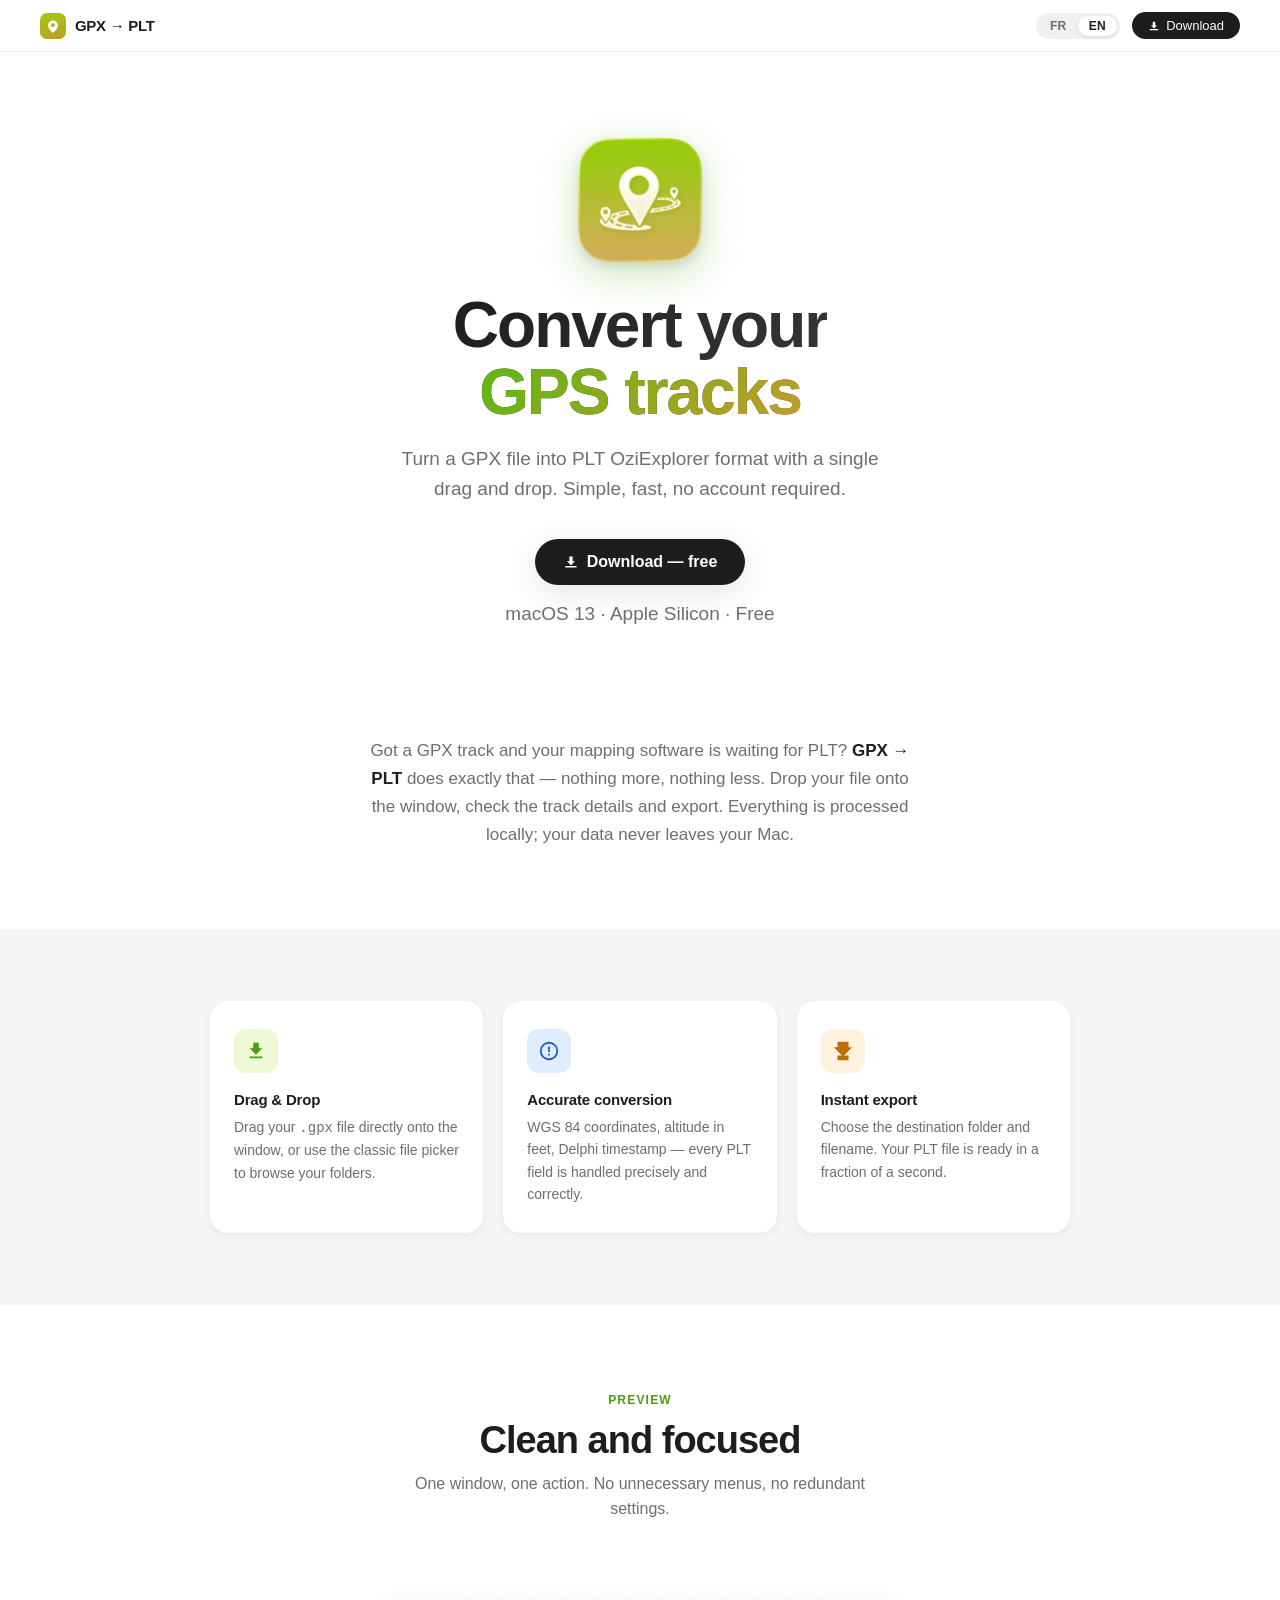
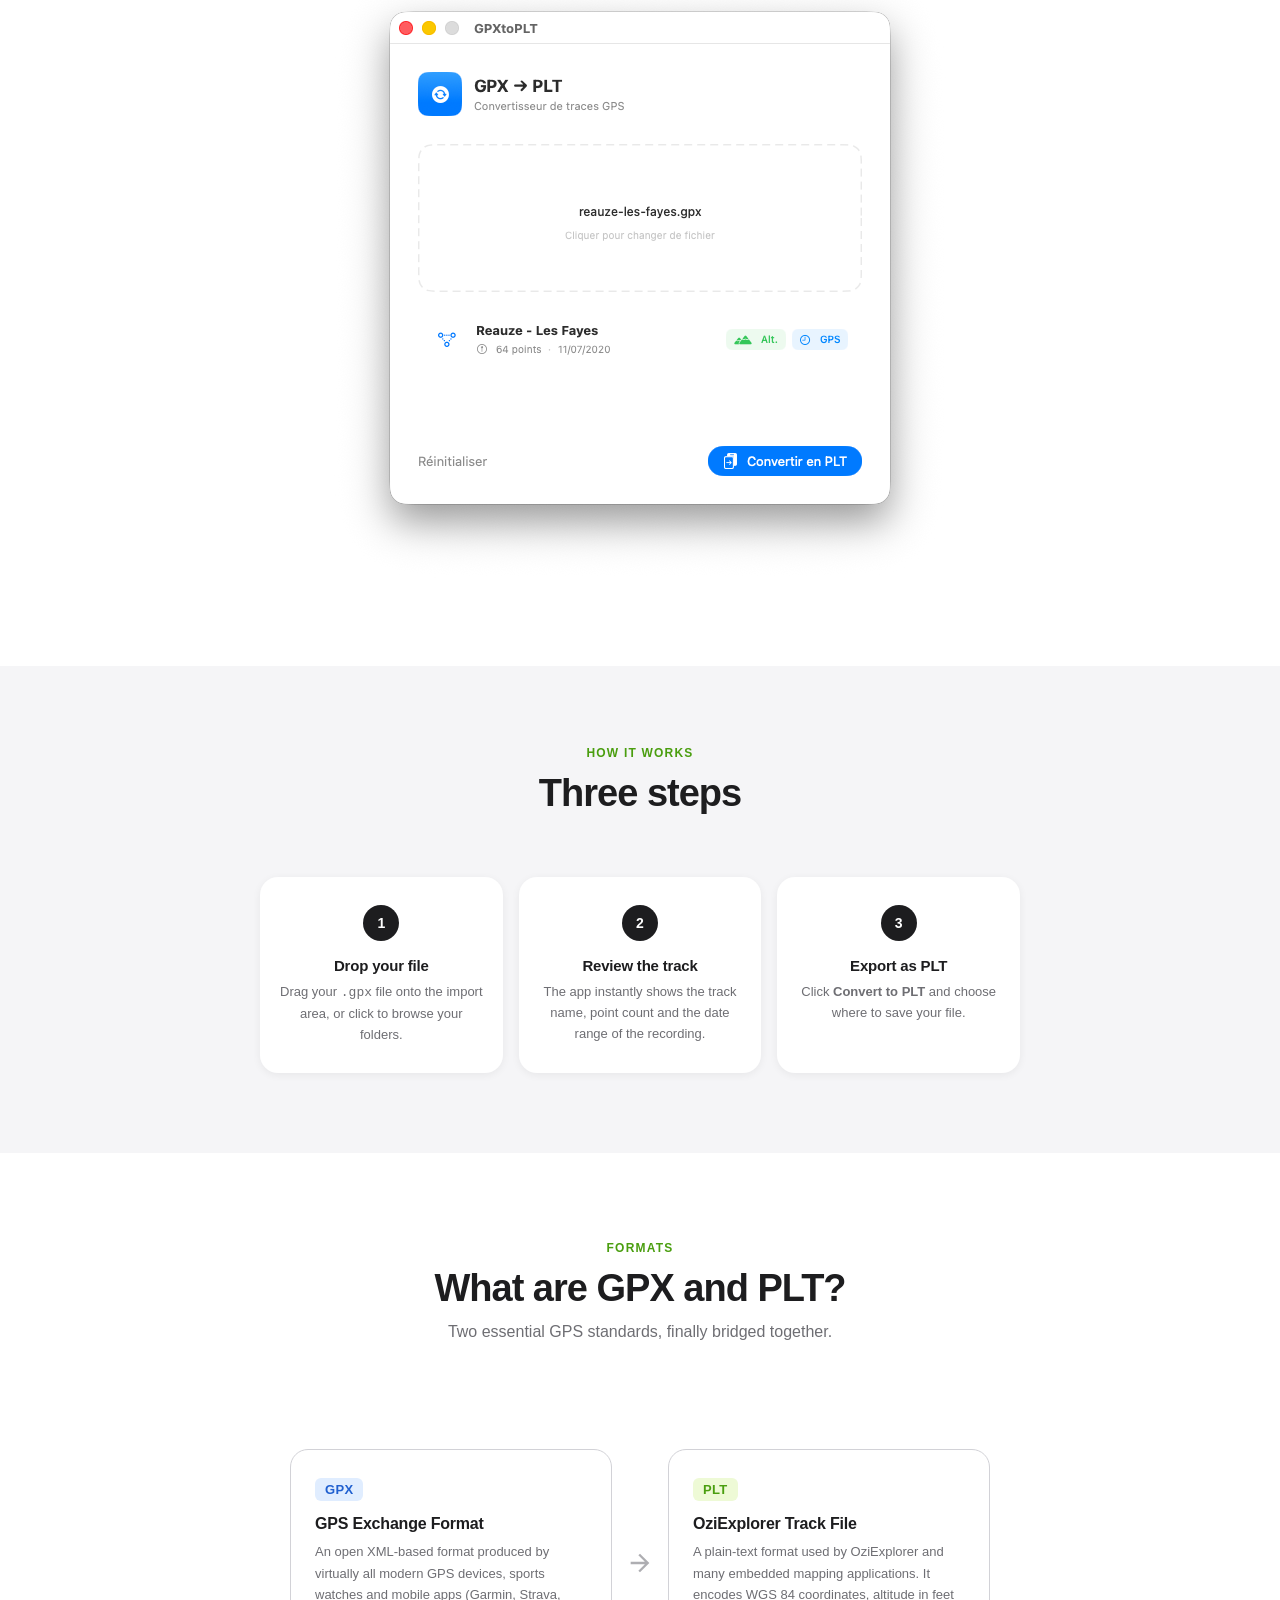
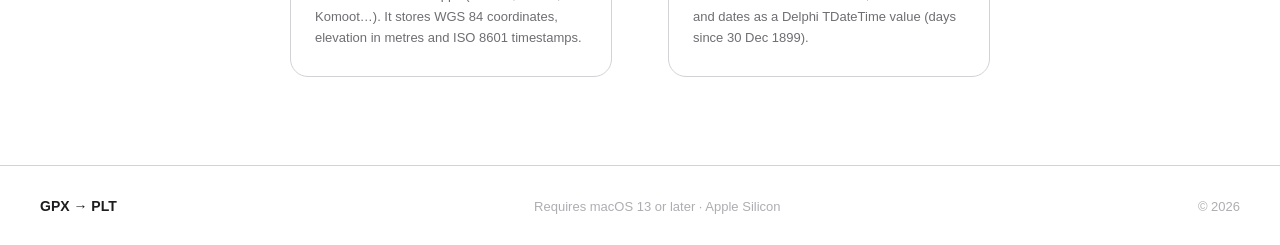
==== docs/en.html @ 424b2957 "add google site verification" ====
<!DOCTYPE html>
<html lang="en">
<head>
  <meta charset="UTF-8">
  <meta name="viewport" content="width=device-width, initial-scale=1.0">
  <title>GPX → PLT · GPS Track Converter for Mac</title>
  <meta name="description" content="Convert your GPX files to PLT OziExplorer format with a single drag and drop. Native macOS app, Apple Silicon.">
  <meta name="google-site-verification" content="II2nIormhkIyOC2uqA2ly5syZmNHIUAD0bVt8JxHmBU" />
  <style>
    *, *::before, *::after { box-sizing: border-box; margin: 0; padding: 0; }

    :root {
      --bg:        #ffffff;
      --bg-subtle: #f5f5f7;
      --text:      #1d1d1f;
      --text-2:    #6e6e73;
      --text-3:    #aeaeb2;
      --sep:       #d2d2d7;
      --green:     #4a9e0f;
      --gold:      #c49a2a;
      --accent:    #4a9e0f;
      --radius-sm: 10px;
      --radius:    18px;
      --radius-lg: 28px;
      --shadow-sm: 0 2px 8px rgba(0,0,0,.06);
      --shadow:    0 8px 32px rgba(0,0,0,.10);
      --shadow-lg: 0 24px 60px rgba(0,0,0,.14);
    }

    html { scroll-behavior: smooth; }

    body {
      font-family: -apple-system, BlinkMacSystemFont, "Helvetica Neue", Arial, sans-serif;
      background: var(--bg);
      color: var(--text);
      -webkit-font-smoothing: antialiased;
      overflow-x: hidden;
    }

    /* ── NAV ── */
    nav {
      position: sticky;
      top: 0;
      z-index: 100;
      display: flex;
      align-items: center;
      justify-content: space-between;
      padding: 0 40px;
      height: 52px;
      background: rgba(255,255,255,.82);
      backdrop-filter: saturate(180%) blur(20px);
      -webkit-backdrop-filter: saturate(180%) blur(20px);
      border-bottom: 1px solid rgba(0,0,0,.06);
    }
    .nav-brand {
      display: flex;
      align-items: center;
      gap: 9px;
      text-decoration: none;
      color: var(--text);
    }
    .nav-icon {
      width: 26px; height: 26px;
      border-radius: 7px;
      background: linear-gradient(160deg, #9dce12 0%, #c49a2a 100%);
      display: flex; align-items: center; justify-content: center;
      flex-shrink: 0;
    }
    .nav-icon svg { width: 14px; height: 14px; fill: #fff; }
    .nav-brand span { font-size: 15px; font-weight: 600; letter-spacing: -.3px; }
    .nav-dl {
      display: inline-flex;
      align-items: center;
      gap: 6px;
      padding: 6px 16px;
      border-radius: 980px;
      background: var(--text);
      color: #fff;
      font-size: 13px;
      font-weight: 500;
      text-decoration: none;
      transition: opacity .15s;
    }
    .nav-dl:hover { opacity: .8; }
    .nav-dl svg { width: 12px; height: 12px; fill: #fff; flex-shrink: 0; }

    /* ── LANG SWITCH ── */
    .nav-right {
      display: flex;
      align-items: center;
      gap: 12px;
    }
    .lang-switch {
      display: flex;
      align-items: center;
      background: rgba(0,0,0,.06);
      border-radius: 980px;
      padding: 3px;
    }
    .lang-switch a {
      padding: 3px 11px;
      border-radius: 980px;
      font-size: 12px;
      font-weight: 600;
      letter-spacing: .4px;
      text-decoration: none;
      color: var(--text-2);
      transition: color .15s;
    }
    .lang-switch a.active {
      background: var(--bg);
      color: var(--text);
      box-shadow: 0 1px 4px rgba(0,0,0,.10);
    }
    .lang-switch a:not(.active):hover { color: var(--text); }

    /* ── HERO ── */
    .hero {
      display: flex;
      flex-direction: column;
      align-items: center;
      text-align: center;
      padding: 88px 24px 72px;
    }
    .app-icon {
      width: 120px; height: 120px;
      border-radius: 27px;
      background: linear-gradient(160deg, #9dce12 0%, #c49a2a 100%);
      display: flex; align-items: center; justify-content: center;
      box-shadow: 0 12px 40px rgba(74,158,15,.30), 0 4px 12px rgba(0,0,0,.12);
      margin-bottom: 32px;
    }
    .app-icon svg { width: 58px; height: 58px; fill: #fff; }

    .hero h1 {
      font-size: clamp(42px, 7vw, 64px);
      font-weight: 700;
      letter-spacing: -2px;
      line-height: 1.05;
      margin-bottom: 18px;
      background: linear-gradient(135deg, #1d1d1f 0%, #3a3a3c 100%);
      -webkit-background-clip: text;
      -webkit-text-fill-color: transparent;
      background-clip: text;
    }
    .hero h1 span {
      background: linear-gradient(135deg, #5cb811 0%, #c49a2a 100%);
      -webkit-background-clip: text;
      -webkit-text-fill-color: transparent;
      background-clip: text;
    }
    .hero p {
      font-size: 19px;
      color: var(--text-2);
      max-width: 500px;
      line-height: 1.55;
      margin-bottom: 36px;
    }
    .hero-cta {
      display: inline-flex;
      align-items: center;
      gap: 8px;
      padding: 14px 28px;
      border-radius: 980px;
      background: var(--text);
      color: #fff;
      font-size: 16px;
      font-weight: 600;
      text-decoration: none;
      transition: transform .15s, box-shadow .15s;
      box-shadow: var(--shadow);
    }
    .hero-cta:hover { transform: translateY(-1px); box-shadow: var(--shadow-lg); }
    .hero-cta svg { width: 16px; height: 16px; fill: #fff; }
    .hero-sub {
      margin-top: 14px;
      font-size: 12px;
      color: var(--text-3);
    }

    /* ── PITCH ── */
    .pitch {
      display: flex;
      justify-content: center;
      padding: 0 24px 80px;
    }
    .pitch p {
      max-width: 560px;
      text-align: center;
      font-size: 17px;
      line-height: 1.65;
      color: var(--text-2);
    }
    .pitch strong { color: var(--text); font-weight: 600; }

    /* ── FEATURES ── */
    .features {
      background: var(--bg-subtle);
      padding: 72px 40px;
    }
    .features-grid {
      display: grid;
      grid-template-columns: repeat(3, 1fr);
      gap: 20px;
      max-width: 860px;
      margin: 0 auto;
    }
    .feature-card {
      background: var(--bg);
      border-radius: var(--radius);
      padding: 28px 24px;
      box-shadow: var(--shadow-sm);
    }
    .feature-icon {
      width: 44px; height: 44px;
      border-radius: 12px;
      display: flex; align-items: center; justify-content: center;
      margin-bottom: 18px;
    }
    .feature-icon svg { width: 22px; height: 22px; }
    .feature-icon.green  { background: #eefad6; }
    .feature-icon.green svg  { fill: #4a9e0f; }
    .feature-icon.blue   { background: #e0edff; }
    .feature-icon.blue svg   { fill: #2060d0; }
    .feature-icon.orange { background: #fff2df; }
    .feature-icon.orange svg { fill: #c26d00; }
    .feature-card h3 {
      font-size: 15px;
      font-weight: 600;
      margin-bottom: 8px;
      letter-spacing: -.2px;
    }
    .feature-card p {
      font-size: 14px;
      line-height: 1.6;
      color: var(--text-2);
    }

    /* ── SCREENSHOT ── */
    .screenshot-section {
      padding: 88px 24px;
      display: flex;
      flex-direction: column;
      align-items: center;
    }
    .screenshot-section img {
      max-width: 100%;
    }
    .section-label {
      font-size: 12px;
      font-weight: 600;
      letter-spacing: 1.2px;
      text-transform: uppercase;
      color: var(--accent);
      margin-bottom: 12px;
    }
    .section-title {
      font-size: clamp(28px, 4vw, 38px);
      font-weight: 700;
      letter-spacing: -1px;
      text-align: center;
      margin-bottom: 10px;
    }
    .section-sub {
      font-size: 16px;
      color: var(--text-2);
      text-align: center;
      max-width: 480px;
      margin-bottom: 52px;
      line-height: 1.55;
    }

    /* ── STEPS ── */
    .steps-section {
      background: var(--bg-subtle);
      padding: 80px 40px;
      display: flex;
      flex-direction: column;
      align-items: center;
    }
    .steps-grid {
      display: grid;
      grid-template-columns: repeat(3, 1fr);
      gap: 16px;
      max-width: 760px;
      width: 100%;
      margin-top: 52px;
    }
    .step {
      display: flex;
      flex-direction: column;
      align-items: center;
      text-align: center;
      padding: 28px 20px;
      background: var(--bg);
      border-radius: var(--radius);
      box-shadow: var(--shadow-sm);
      position: relative;
    }
    .step-num {
      width: 36px; height: 36px;
      border-radius: 50%;
      background: var(--text);
      color: #fff;
      font-size: 14px;
      font-weight: 700;
      display: flex; align-items: center; justify-content: center;
      margin-bottom: 16px;
      flex-shrink: 0;
    }
    .step h4 {
      font-size: 15px;
      font-weight: 600;
      margin-bottom: 8px;
      letter-spacing: -.2px;
    }
    .step p {
      font-size: 13px;
      color: var(--text-2);
      line-height: 1.6;
    }

    /* ── FORMATS ── */
    .formats-section {
      padding: 88px 40px;
      display: flex;
      flex-direction: column;
      align-items: center;
    }
    .formats-grid {
      display: grid;
      grid-template-columns: 1fr 56px 1fr;
      align-items: center;
      gap: 0;
      max-width: 700px;
      width: 100%;
      margin-top: 52px;
    }
    .format-card {
      border-radius: var(--radius);
      border: 1px solid var(--sep);
      padding: 28px 24px;
    }
    .format-badge {
      display: inline-block;
      padding: 4px 10px;
      border-radius: 6px;
      font-size: 13px;
      font-weight: 700;
      letter-spacing: .3px;
      margin-bottom: 14px;
    }
    .badge-gpx  { background: #e0edff; color: #2060d0; }
    .badge-plt  { background: #eefad6; color: #4a9e0f; }
    .format-card h4 { font-size: 16px; font-weight: 600; margin-bottom: 8px; letter-spacing: -.2px; }
    .format-card p  { font-size: 13px; color: var(--text-2); line-height: 1.65; }
    .arrow-mid {
      display: flex; align-items: center; justify-content: center;
    }
    .arrow-mid svg { width: 28px; height: 28px; fill: var(--text-3); }

    /* ── FOOTER ── */
    footer {
      border-top: 1px solid var(--sep);
      padding: 32px 40px;
      display: flex;
      align-items: center;
      justify-content: space-between;
    }
    footer .brand { font-size: 14px; font-weight: 600; color: var(--text); }
    footer .copy  { font-size: 13px; color: var(--text-3); }
    footer .req   { font-size: 13px; color: var(--text-3); }

    /* ── RESPONSIVE ── */
    @media (max-width: 680px) {
      nav { padding: 0 20px; }
      .features { padding: 52px 20px; }
      .features-grid { grid-template-columns: 1fr; }
      .steps-section { padding: 60px 20px; }
      .steps-grid { grid-template-columns: 1fr; }
      .formats-section { padding: 60px 20px; }
      .formats-grid {
        grid-template-columns: 1fr;
        grid-template-rows: auto auto auto;
      }
      .arrow-mid { transform: rotate(90deg); padding: 8px 0; }
      footer { flex-direction: column; gap: 8px; text-align: center; }
    }
  </style>
</head>
<body>

<!-- ════════════════════════════════ NAV -->
<nav>
  <a class="nav-brand" href="#">
    <div class="nav-icon">
      <svg viewBox="0 0 20 20"><path d="M10 2C6.13 2 3 5.13 3 9c0 5.25 7 11 7 11s7-5.75 7-11c0-3.87-3.13-7-7-7zm0 9.5A2.5 2.5 0 1 1 10 6a2.5 2.5 0 0 1 0 5.5z"/></svg>
    </div>
    <span>GPX → PLT</span>
  </a>
  <div class="nav-right">
    <div class="lang-switch">
      <a href="./index.html">FR</a>
      <a href="./en.html" class="active">EN</a>
    </div>
    <a class="nav-dl" href="./GPXtoPLT.zip" download>
      <svg viewBox="0 0 20 20"><path d="M10 14l-5-5h3V3h4v6h3l-5 5zm-7 3h14v-2H3v2z"/></svg>
      Download
    </a>
  </div>
</nav>

<!-- ════════════════════════════════ HERO -->
<section class="hero">
  <div class="app-icon">
    <img src="./icon.png" alt="GPX to PLT logo" width="124px">
  </div>

  <h1>Convert your<br><span>GPS tracks</span></h1>
  <p>Turn a GPX file into PLT OziExplorer format with a single drag and drop. Simple, fast, no account required.</p>

  <a class="hero-cta" href="./GPXtoPLT.zip" download>
    <svg viewBox="0 0 20 20"><path d="M10 14l-5-5h3V3h4v6h3l-5 5zm-7 3h14v-2H3v2z"/></svg>
    Download — free
  </a>
  <p class="hero-sub">macOS 13 · Apple Silicon · Free</p>
</section>

<!-- ════════════════════════════════ PITCH -->
<section class="pitch">
  <p>
    Got a GPX track and your mapping software is waiting for PLT?
    <strong>GPX → PLT</strong> does exactly that — nothing more, nothing less.
    Drop your file onto the window, check the track details and export.
    Everything is processed locally; your data never leaves your Mac.
  </p>
</section>

<!-- ════════════════════════════════ FEATURES -->
<section class="features">
  <div class="features-grid">

    <div class="feature-card">
      <div class="feature-icon green">
        <svg viewBox="0 0 24 24"><path d="M19 9h-4V3H9v6H5l7 7 7-7zM5 18v2h14v-2H5z"/></svg>
      </div>
      <h3>Drag &amp; Drop</h3>
      <p>Drag your <code>.gpx</code> file directly onto the window, or use the classic file picker to browse your folders.</p>
    </div>

    <div class="feature-card">
      <div class="feature-icon blue">
        <svg viewBox="0 0 24 24"><path d="M12 2a10 10 0 1 0 0 20A10 10 0 0 0 12 2zm0 18a8 8 0 1 1 0-16 8 8 0 0 1 0 16zm-1-5h2v2h-2zm0-8h2v6h-2z"/></svg>
      </div>
      <h3>Accurate conversion</h3>
      <p>WGS&nbsp;84 coordinates, altitude in feet, Delphi timestamp — every PLT field is handled precisely and correctly.</p>
    </div>

    <div class="feature-card">
      <div class="feature-icon orange">
        <svg viewBox="0 0 24 24"><path d="M6 2v6H2l10 10L22 8h-4V2H6zm0 15v5h12v-5H6z"/></svg>
      </div>
      <h3>Instant export</h3>
      <p>Choose the destination folder and filename. Your PLT file is ready in a fraction of a second.</p>
    </div>

  </div>
</section>

<!-- ════════════════════════════════ SCREENSHOT -->
<section class="screenshot-section">
  <p class="section-label">Preview</p>
  <h2 class="section-title">Clean and focused</h2>
  <p class="section-sub">One window, one action. No unnecessary menus, no redundant settings.</p>

  <img src="screenshot.png" alt="App preview">
</section>

<!-- ════════════════════════════════ STEPS -->
<section class="steps-section">
  <p class="section-label">How it works</p>
  <h2 class="section-title">Three steps</h2>

  <div class="steps-grid">
    <div class="step">
      <div class="step-num">1</div>
      <h4>Drop your file</h4>
      <p>Drag your <code>.gpx</code> file onto the import area, or click to browse your folders.</p>
    </div>
    <div class="step">
      <div class="step-num">2</div>
      <h4>Review the track</h4>
      <p>The app instantly shows the track name, point count and the date range of the recording.</p>
    </div>
    <div class="step">
      <div class="step-num">3</div>
      <h4>Export as PLT</h4>
      <p>Click <strong>Convert to PLT</strong> and choose where to save your file.</p>
    </div>
  </div>
</section>

<!-- ════════════════════════════════ FORMATS -->
<section class="formats-section">
  <p class="section-label">Formats</p>
  <h2 class="section-title">What are GPX and PLT?</h2>
  <p class="section-sub">Two essential GPS standards, finally bridged together.</p>

  <div class="formats-grid">
    <div class="format-card">
      <span class="format-badge badge-gpx">GPX</span>
      <h4>GPS Exchange Format</h4>
      <p>An open XML-based format produced by virtually all modern GPS devices, sports watches and mobile apps (Garmin, Strava, Komoot…). It stores WGS&nbsp;84 coordinates, elevation in metres and ISO&nbsp;8601 timestamps.</p>
    </div>

    <div class="arrow-mid">
      <svg viewBox="0 0 24 24"><path d="M12 4l-1.41 1.41L16.17 11H4v2h12.17l-5.58 5.59L12 20l8-8-8-8z"/></svg>
    </div>

    <div class="format-card">
      <span class="format-badge badge-plt">PLT</span>
      <h4>OziExplorer Track File</h4>
      <p>A plain-text format used by OziExplorer and many embedded mapping applications. It encodes WGS&nbsp;84 coordinates, altitude in feet and dates as a Delphi TDateTime value (days since 30&nbsp;Dec&nbsp;1899).</p>
    </div>
  </div>
</section>

<!-- ════════════════════════════════ FOOTER -->
<footer>
  <span class="brand">GPX → PLT</span>
  <span class="req">Requires macOS&nbsp;13 or later · Apple Silicon</span>
  <span class="copy">© 2026</span>
</footer>

</body>
</html>
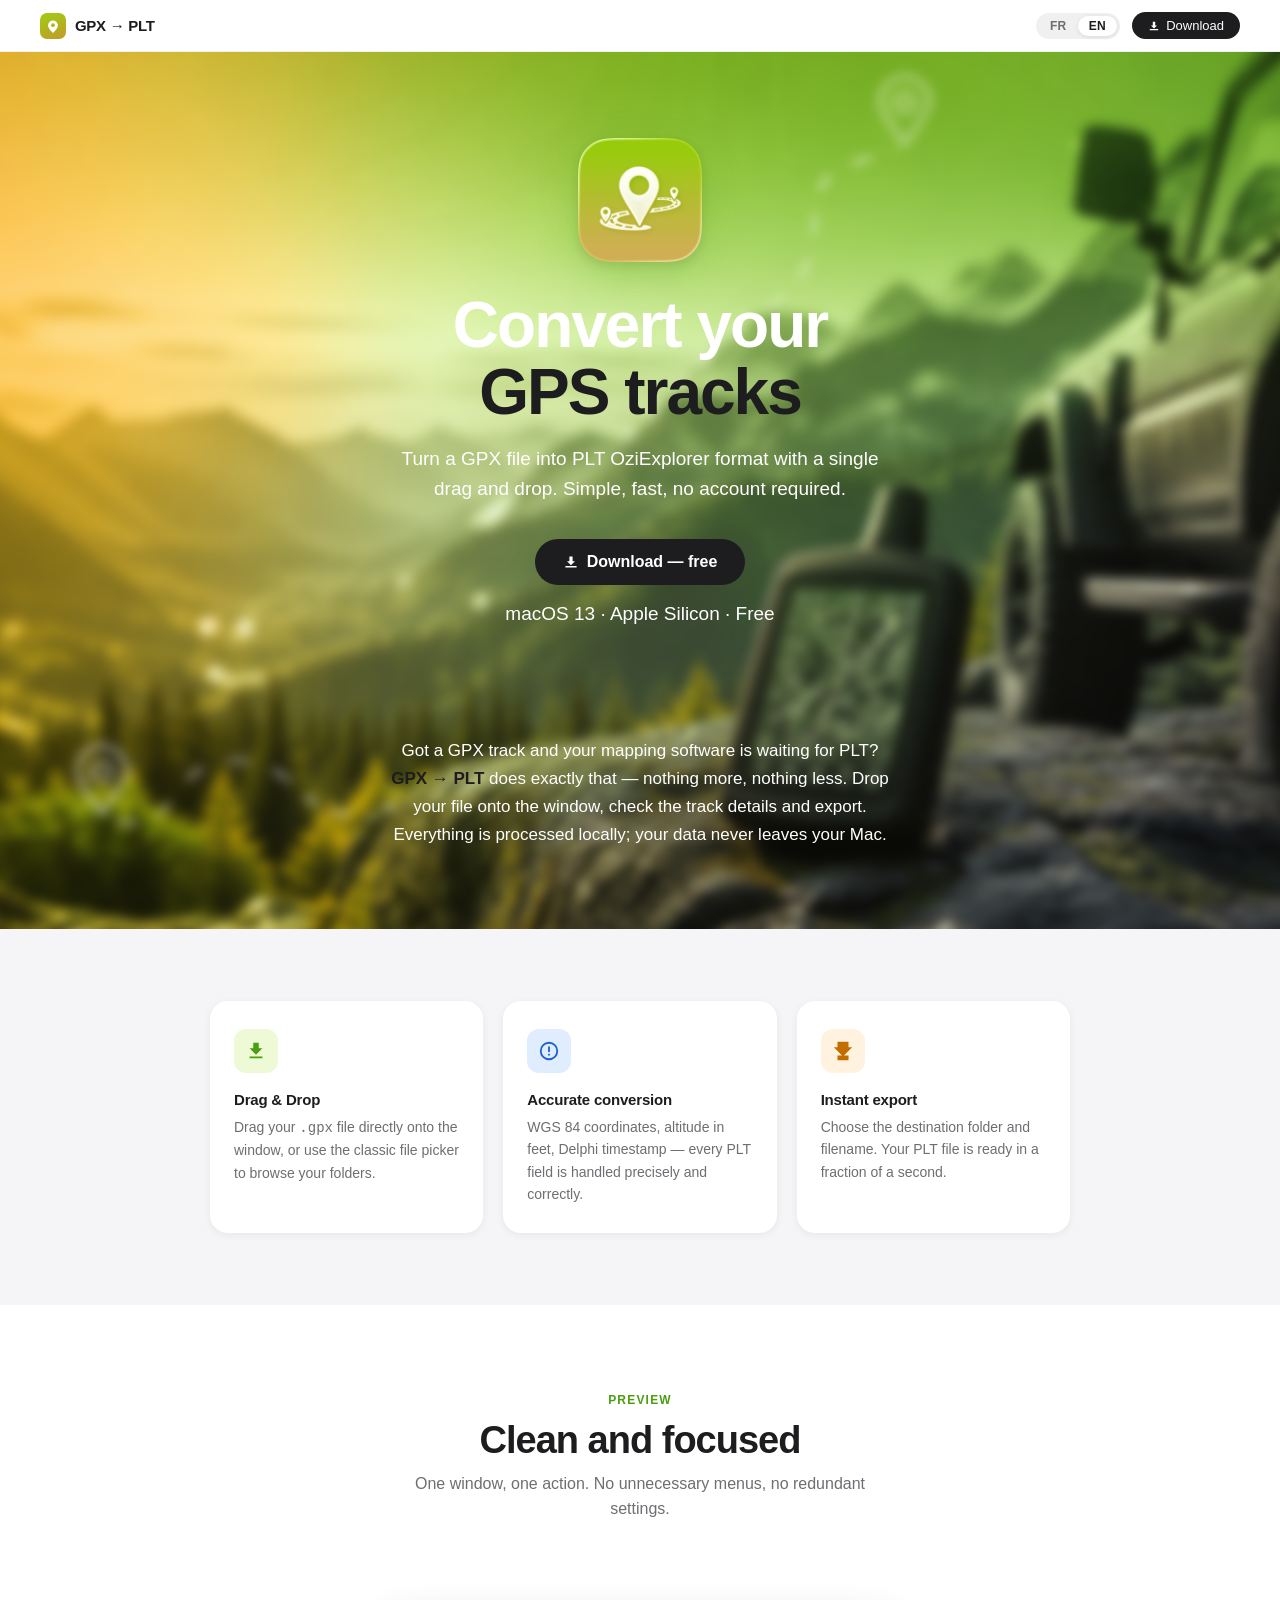
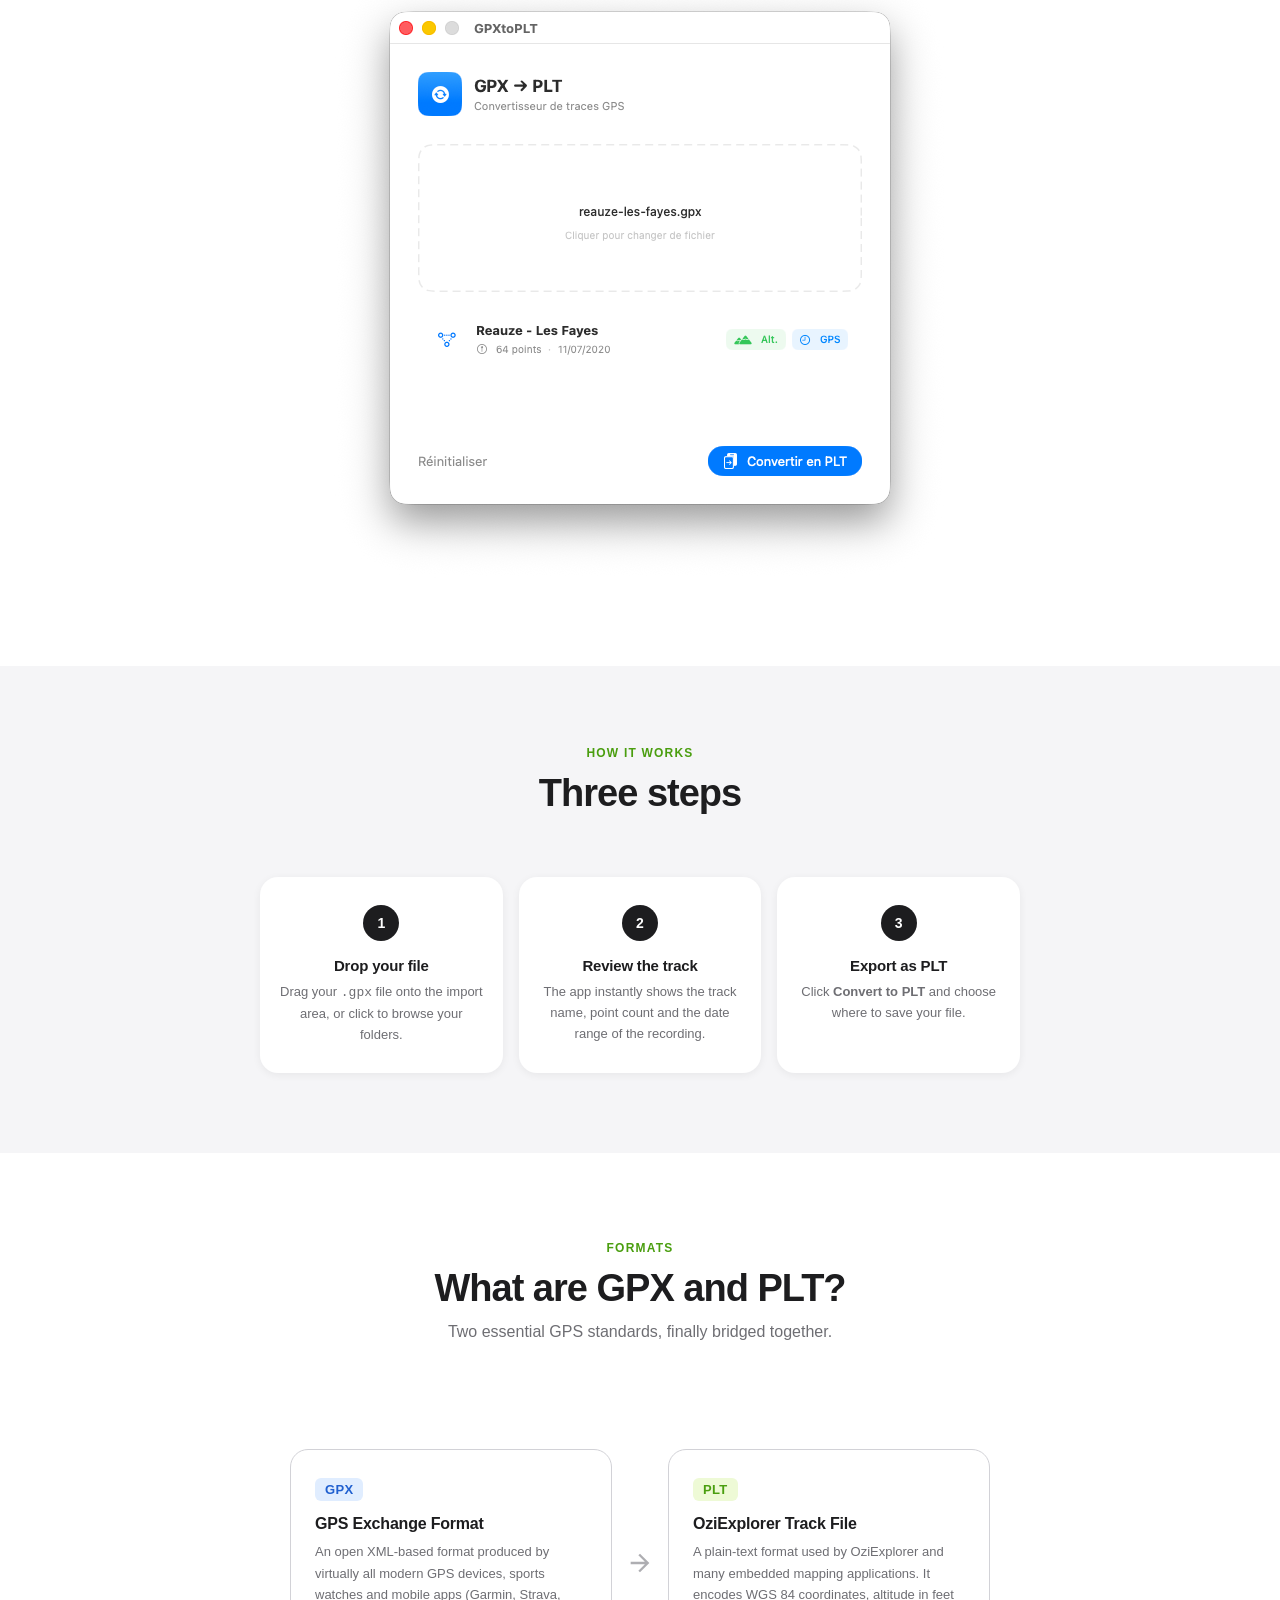
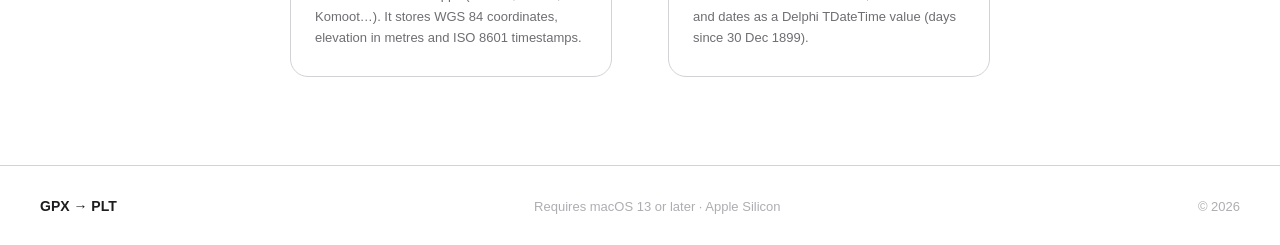
==== commit d6be49d7: "change doc hero section and add picture to social shares" ====
--- a/docs/en.html
+++ b/docs/en.html
@@ -6,6 +6,22 @@
   <title>GPX → PLT · GPS Track Converter for Mac</title>
   <meta name="description" content="Convert your GPX files to PLT OziExplorer format with a single drag and drop. Native macOS app, Apple Silicon.">
   <meta name="google-site-verification" content="II2nIormhkIyOC2uqA2ly5syZmNHIUAD0bVt8JxHmBU" />
+  <meta name="robots" content="index, follow, max-snippet:-1, max-image-preview:large, max-video-preview:-1">
+  <meta name="googlebot" content="index, follow, max-snippet:-1, max-image-preview:large, max-video-preview:-1">
+  <meta property="og:type" content="website">
+  <meta property="og:url" content="https://francoispeyret.github.io/GpxToPlt/en.html">
+  <meta property="og:title" content="GPX → PLT · GPS Track Converter for Mac">
+  <meta property="og:description" content="Convert your GPX files to PLT OziExplorer format with a single drag and drop. Native macOS app, Apple Silicon.">
+  <meta property="og:image" content="https://francoispeyret.github.io/GpxToPlt/background.png">
+  <meta property="og:image:alt" content="GPX → PLT, GPS track converter for Mac">
+  <meta property="og:locale" content="en_US">
+  <meta name="twitter:card" content="summary_large_image">
+  <meta name="twitter:title" content="GPX → PLT · GPS Track Converter for Mac">
+  <meta name="twitter:description" content="Convert your GPX files to PLT OziExplorer format with a single drag and drop. Native macOS app, Apple Silicon.">
+  <meta name="twitter:image" content="https://francoispeyret.github.io/GpxToPlt/background.png">
+  <link rel="icon" type="image/x-icon" href="./favicon.ico">
+  <meta name="apple-mobile-web-app-capable" content="yes">
+  <meta name="apple-mobile-web-app-status-bar-style" content="black-translucent">
   <style>
     *, *::before, *::after { box-sizing: border-box; margin: 0; padding: 0; }
 
@@ -15,6 +31,7 @@
       --text:      #1d1d1f;
       --text-2:    #6e6e73;
       --text-3:    #aeaeb2;
+      --text-4:    #ffffff;
       --sep:       #d2d2d7;
       --green:     #4a9e0f;
       --gold:      #c49a2a;
@@ -138,20 +155,14 @@
       letter-spacing: -2px;
       line-height: 1.05;
       margin-bottom: 18px;
-      background: linear-gradient(135deg, #1d1d1f 0%, #3a3a3c 100%);
-      -webkit-background-clip: text;
-      -webkit-text-fill-color: transparent;
-      background-clip: text;
+      color: var(--text-4);
     }
     .hero h1 span {
-      background: linear-gradient(135deg, #5cb811 0%, #c49a2a 100%);
-      -webkit-background-clip: text;
-      -webkit-text-fill-color: transparent;
-      background-clip: text;
+      color: var(--text);
     }
     .hero p {
       font-size: 19px;
-      color: var(--text-2);
+      color: var(--text-4);
       max-width: 500px;
       line-height: 1.55;
       margin-bottom: 36px;
@@ -175,7 +186,7 @@
     .hero-sub {
       margin-top: 14px;
       font-size: 12px;
-      color: var(--text-3);
+      color: var(--text-4);
     }
 
     /* ── PITCH ── */
@@ -185,11 +196,11 @@
       padding: 0 24px 80px;
     }
     .pitch p {
-      max-width: 560px;
+      max-width: 500px;
       text-align: center;
       font-size: 17px;
       line-height: 1.65;
-      color: var(--text-2);
+      color: var(--text-4);
     }
     .pitch strong { color: var(--text); font-weight: 600; }
 
@@ -386,7 +397,50 @@
       .arrow-mid { transform: rotate(90deg); padding: 8px 0; }
       footer { flex-direction: column; gap: 8px; text-align: center; }
     }
+
+    .bg-hero {
+      position: relative;
+      overflow: hidden;
+    }
+    .bg-hero::before {
+      content: "";
+      position: absolute;
+      z-index: -1;
+      top: -2.5%;
+      left: -2.5%;
+      width: 105%;
+      height: 105%;
+      background-color: #5f653d;
+      background-image: url(./background.png);
+      background-size: cover;
+      background-repeat: no-repeat;
+      background-position: center bottom;
+      filter: blur(6px);
+    }
   </style>
+  <script type="application/ld+json">
+  {
+    "@context": "https://schema.org",
+    "@type": "SoftwareApplication",
+    "name": "GPX → PLT",
+    "operatingSystem": "macOS 13",
+    "applicationCategory": "UtilitiesApplication",
+    "applicationSubCategory": "GPS Conversion",
+    "softwareVersion": "1.1.0",
+    "description": "Convert your GPX files to PLT OziExplorer format with a single drag and drop. Native macOS app, Apple Silicon.",
+    "inLanguage": "en",
+    "url": "https://francoispeyret.github.io/GpxToPlt/en.html",
+    "downloadUrl": "https://francoispeyret.github.io/GpxToPlt/GPXtoPLT.zip",
+    "image": "https://francoispeyret.github.io/GpxToPlt/icon.png",
+    "screenshot": "https://francoispeyret.github.io/GpxToPlt/screenshot.png",
+    "featureList": "Drag and drop, Batch conversion, 100% local processing, Multilingual interface",
+    "offers": {
+      "@type": "Offer",
+      "price": "0",
+      "priceCurrency": "USD"
+    }
+  }
+  </script>
 </head>
 <body>
 
@@ -411,6 +465,7 @@
 </nav>
 
 <!-- ════════════════════════════════ HERO -->
+<div class="bg-hero">
 <section class="hero">
   <div class="app-icon">
     <img src="./icon.png" alt="GPX to PLT logo" width="124px">
@@ -435,7 +490,7 @@
     Everything is processed locally; your data never leaves your Mac.
   </p>
 </section>
-
+</div>
 <!-- ════════════════════════════════ FEATURES -->
 <section class="features">
   <div class="features-grid">
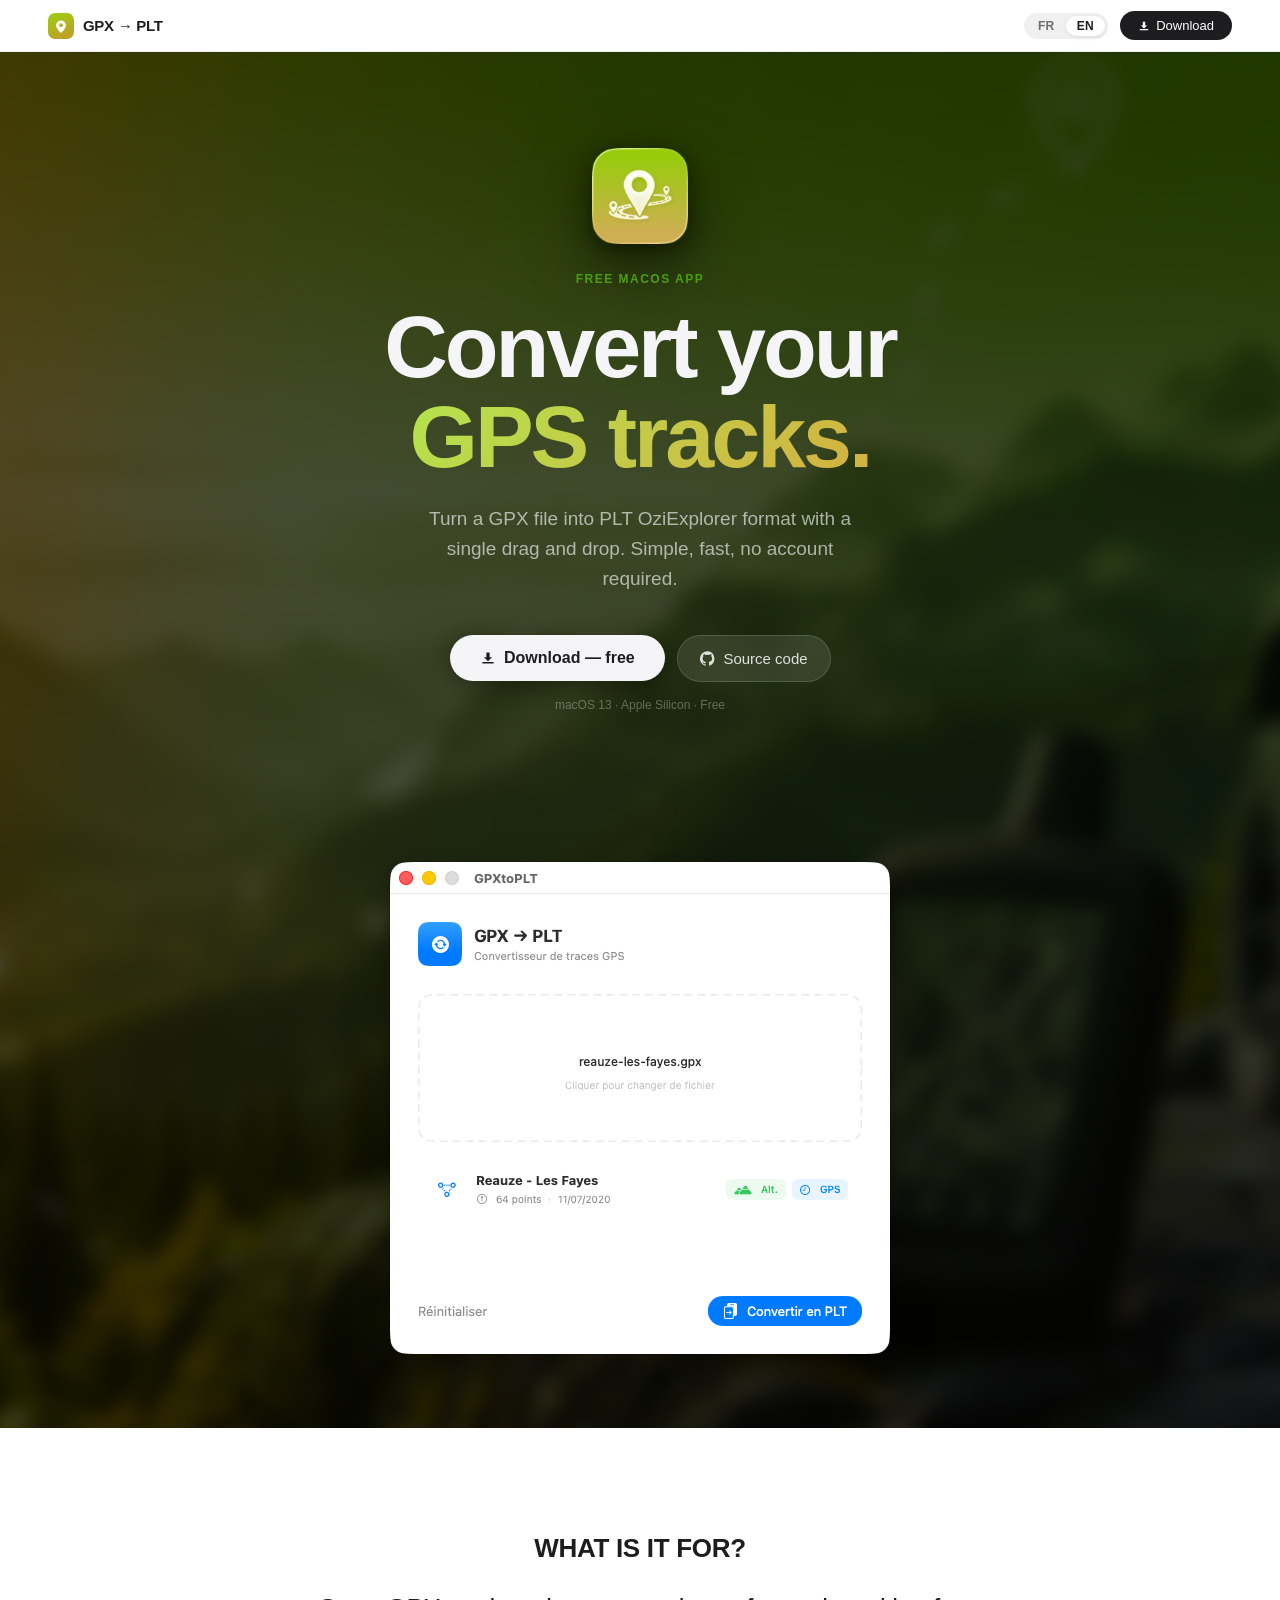
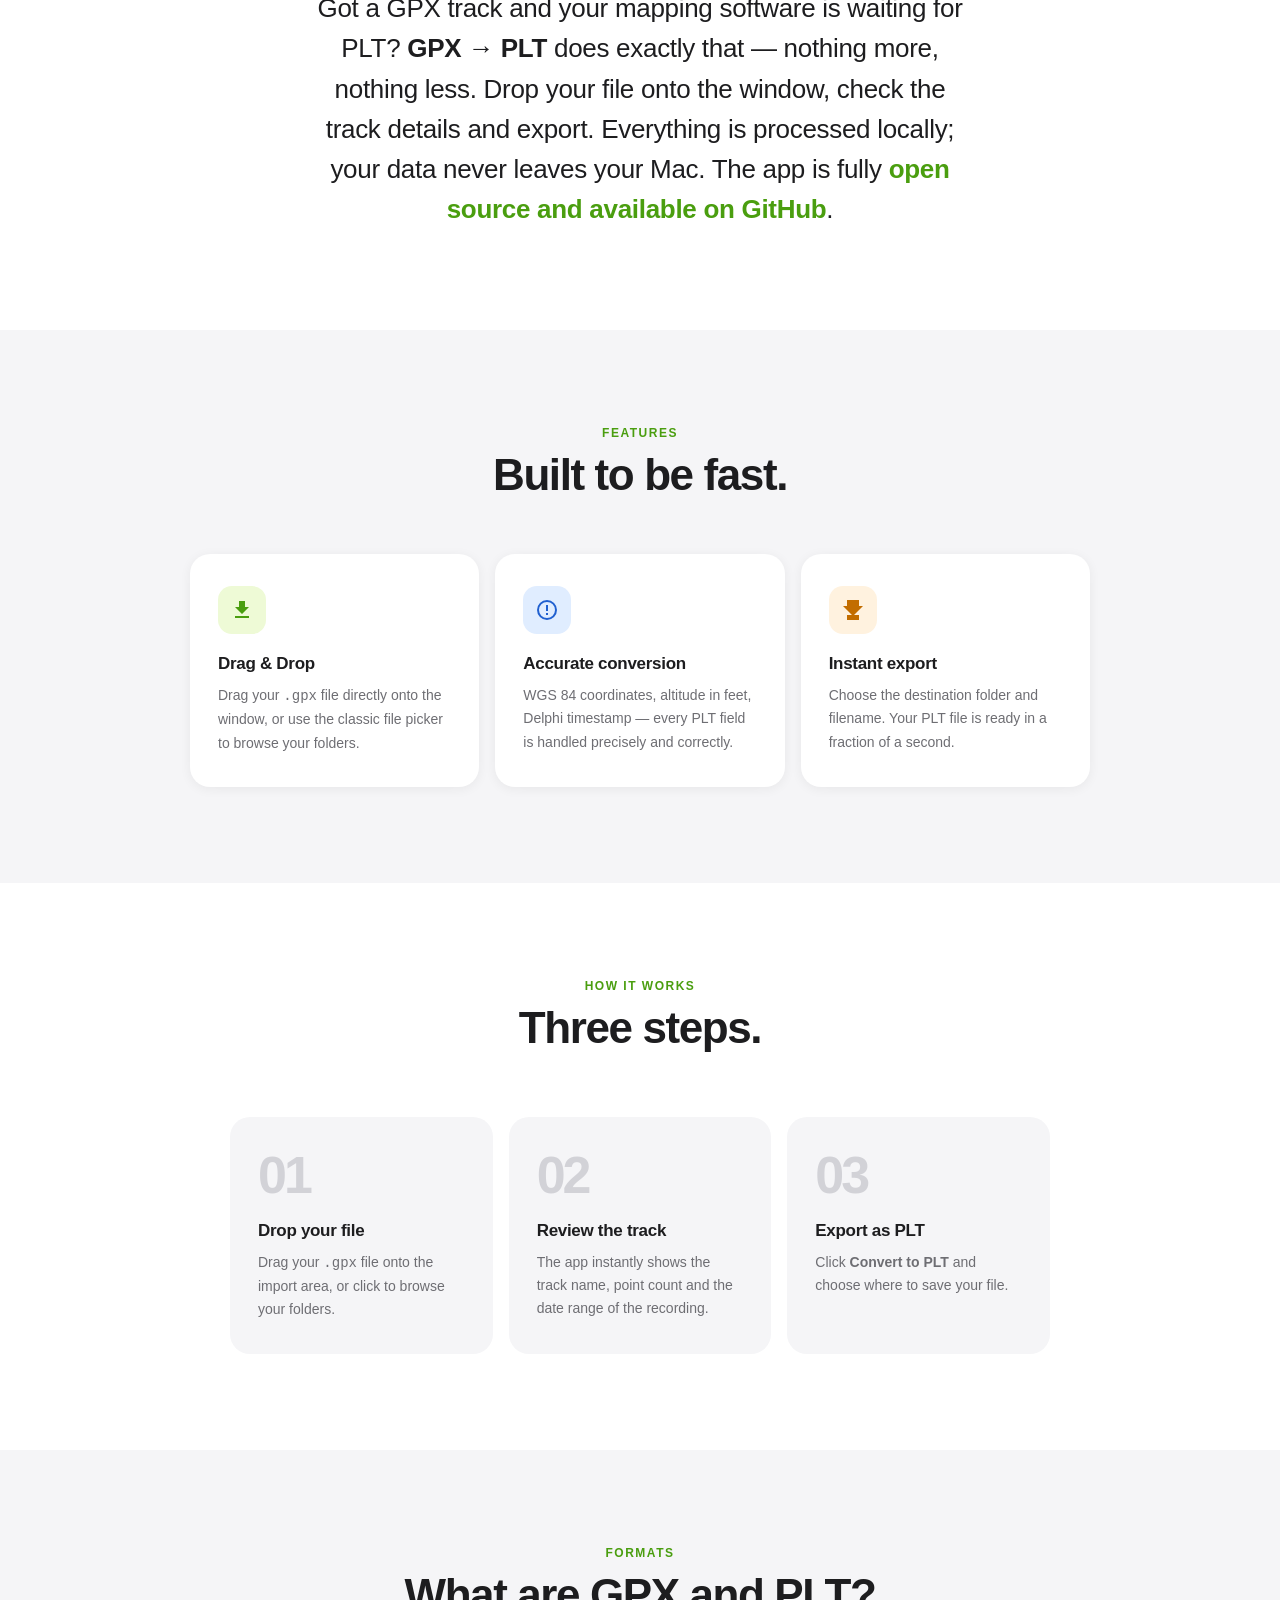
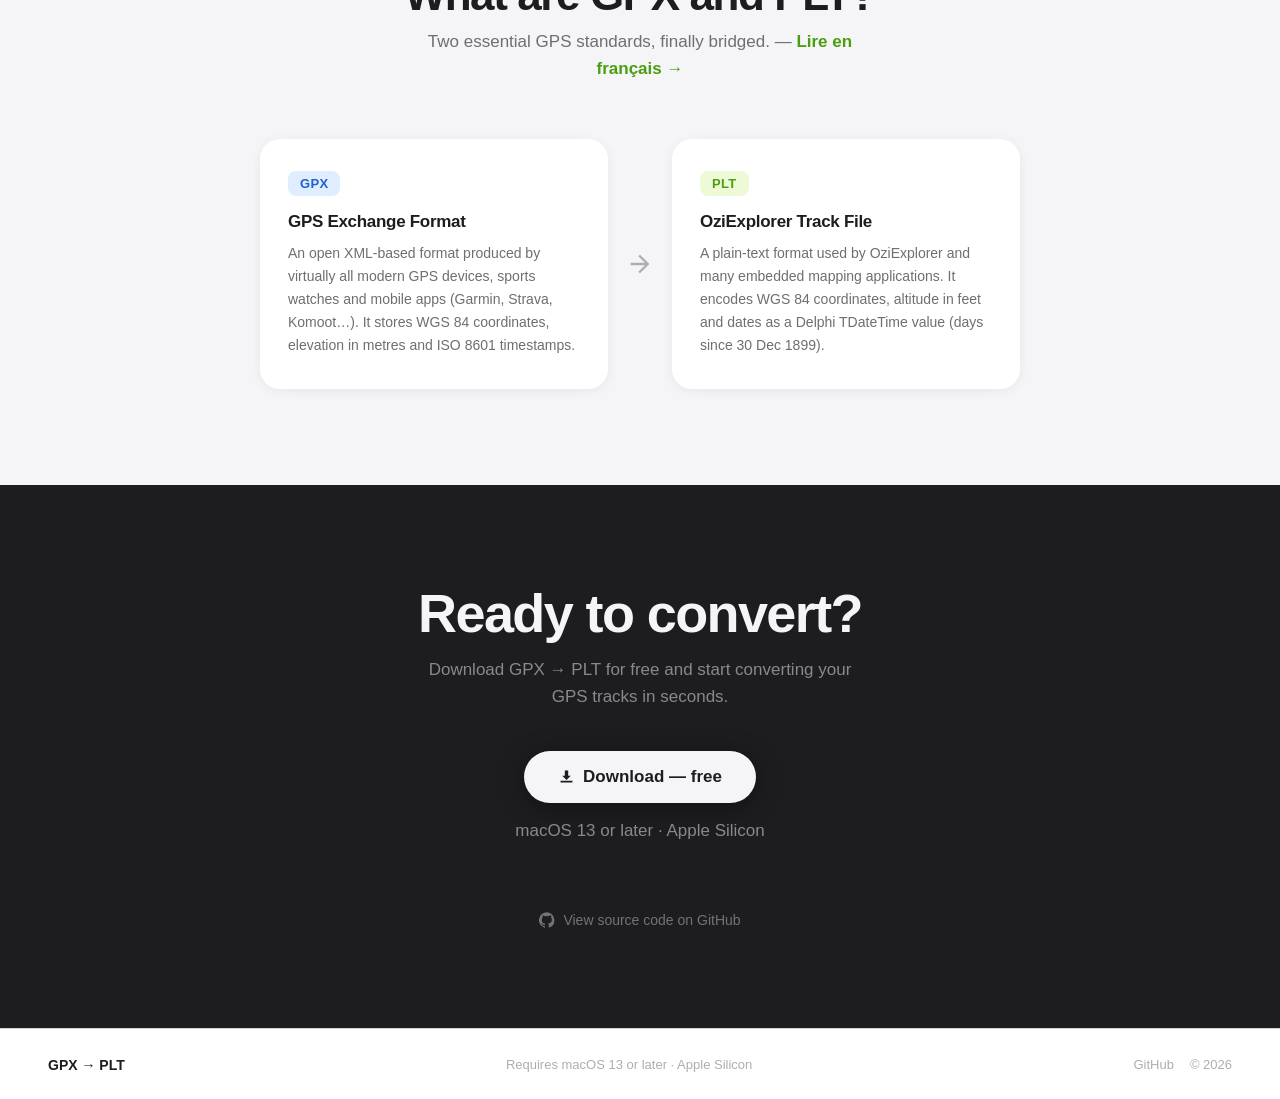
==== commit 8bd97b42: "update docs" ====
--- a/docs/en.html
+++ b/docs/en.html
@@ -19,405 +19,14 @@
   <meta name="twitter:title" content="GPX → PLT · GPS Track Converter for Mac">
   <meta name="twitter:description" content="Convert your GPX files to PLT OziExplorer format with a single drag and drop. Native macOS app, Apple Silicon.">
   <meta name="twitter:image" content="https://francoispeyret.github.io/GpxToPlt/background.png">
+  <link rel="canonical" href="https://francoispeyret.github.io/GpxToPlt/en.html">
+  <link rel="alternate" hreflang="en" href="https://francoispeyret.github.io/GpxToPlt/en.html">
+  <link rel="alternate" hreflang="fr" href="https://francoispeyret.github.io/GpxToPlt/">
+  <link rel="sitemap" type="application/xml" href="./sitemap.xml">
   <link rel="icon" type="image/x-icon" href="./favicon.ico">
+  <link rel="stylesheet" href="./style.css">
   <meta name="apple-mobile-web-app-capable" content="yes">
   <meta name="apple-mobile-web-app-status-bar-style" content="black-translucent">
-  <style>
-    *, *::before, *::after { box-sizing: border-box; margin: 0; padding: 0; }
-
-    :root {
-      --bg:        #ffffff;
-      --bg-subtle: #f5f5f7;
-      --text:      #1d1d1f;
-      --text-2:    #6e6e73;
-      --text-3:    #aeaeb2;
-      --text-4:    #ffffff;
-      --sep:       #d2d2d7;
-      --green:     #4a9e0f;
-      --gold:      #c49a2a;
-      --accent:    #4a9e0f;
-      --radius-sm: 10px;
-      --radius:    18px;
-      --radius-lg: 28px;
-      --shadow-sm: 0 2px 8px rgba(0,0,0,.06);
-      --shadow:    0 8px 32px rgba(0,0,0,.10);
-      --shadow-lg: 0 24px 60px rgba(0,0,0,.14);
-    }
-
-    html { scroll-behavior: smooth; }
-
-    body {
-      font-family: -apple-system, BlinkMacSystemFont, "Helvetica Neue", Arial, sans-serif;
-      background: var(--bg);
-      color: var(--text);
-      -webkit-font-smoothing: antialiased;
-      overflow-x: hidden;
-    }
-
-    /* ── NAV ── */
-    nav {
-      position: sticky;
-      top: 0;
-      z-index: 100;
-      display: flex;
-      align-items: center;
-      justify-content: space-between;
-      padding: 0 40px;
-      height: 52px;
-      background: rgba(255,255,255,.82);
-      backdrop-filter: saturate(180%) blur(20px);
-      -webkit-backdrop-filter: saturate(180%) blur(20px);
-      border-bottom: 1px solid rgba(0,0,0,.06);
-    }
-    .nav-brand {
-      display: flex;
-      align-items: center;
-      gap: 9px;
-      text-decoration: none;
-      color: var(--text);
-    }
-    .nav-icon {
-      width: 26px; height: 26px;
-      border-radius: 7px;
-      background: linear-gradient(160deg, #9dce12 0%, #c49a2a 100%);
-      display: flex; align-items: center; justify-content: center;
-      flex-shrink: 0;
-    }
-    .nav-icon svg { width: 14px; height: 14px; fill: #fff; }
-    .nav-brand span { font-size: 15px; font-weight: 600; letter-spacing: -.3px; }
-    .nav-dl {
-      display: inline-flex;
-      align-items: center;
-      gap: 6px;
-      padding: 6px 16px;
-      border-radius: 980px;
-      background: var(--text);
-      color: #fff;
-      font-size: 13px;
-      font-weight: 500;
-      text-decoration: none;
-      transition: opacity .15s;
-    }
-    .nav-dl:hover { opacity: .8; }
-    .nav-dl svg { width: 12px; height: 12px; fill: #fff; flex-shrink: 0; }
-
-    /* ── LANG SWITCH ── */
-    .nav-right {
-      display: flex;
-      align-items: center;
-      gap: 12px;
-    }
-    .lang-switch {
-      display: flex;
-      align-items: center;
-      background: rgba(0,0,0,.06);
-      border-radius: 980px;
-      padding: 3px;
-    }
-    .lang-switch a {
-      padding: 3px 11px;
-      border-radius: 980px;
-      font-size: 12px;
-      font-weight: 600;
-      letter-spacing: .4px;
-      text-decoration: none;
-      color: var(--text-2);
-      transition: color .15s;
-    }
-    .lang-switch a.active {
-      background: var(--bg);
-      color: var(--text);
-      box-shadow: 0 1px 4px rgba(0,0,0,.10);
-    }
-    .lang-switch a:not(.active):hover { color: var(--text); }
-
-    /* ── HERO ── */
-    .hero {
-      display: flex;
-      flex-direction: column;
-      align-items: center;
-      text-align: center;
-      padding: 88px 24px 72px;
-    }
-    .app-icon {
-      width: 120px; height: 120px;
-      border-radius: 27px;
-      background: linear-gradient(160deg, #9dce12 0%, #c49a2a 100%);
-      display: flex; align-items: center; justify-content: center;
-      box-shadow: 0 12px 40px rgba(74,158,15,.30), 0 4px 12px rgba(0,0,0,.12);
-      margin-bottom: 32px;
-    }
-    .app-icon svg { width: 58px; height: 58px; fill: #fff; }
-
-    .hero h1 {
-      font-size: clamp(42px, 7vw, 64px);
-      font-weight: 700;
-      letter-spacing: -2px;
-      line-height: 1.05;
-      margin-bottom: 18px;
-      color: var(--text-4);
-    }
-    .hero h1 span {
-      color: var(--text);
-    }
-    .hero p {
-      font-size: 19px;
-      color: var(--text-4);
-      max-width: 500px;
-      line-height: 1.55;
-      margin-bottom: 36px;
-    }
-    .hero-cta {
-      display: inline-flex;
-      align-items: center;
-      gap: 8px;
-      padding: 14px 28px;
-      border-radius: 980px;
-      background: var(--text);
-      color: #fff;
-      font-size: 16px;
-      font-weight: 600;
-      text-decoration: none;
-      transition: transform .15s, box-shadow .15s;
-      box-shadow: var(--shadow);
-    }
-    .hero-cta:hover { transform: translateY(-1px); box-shadow: var(--shadow-lg); }
-    .hero-cta svg { width: 16px; height: 16px; fill: #fff; }
-    .hero-sub {
-      margin-top: 14px;
-      font-size: 12px;
-      color: var(--text-4);
-    }
-
-    /* ── PITCH ── */
-    .pitch {
-      display: flex;
-      justify-content: center;
-      padding: 0 24px 80px;
-    }
-    .pitch p {
-      max-width: 500px;
-      text-align: center;
-      font-size: 17px;
-      line-height: 1.65;
-      color: var(--text-4);
-    }
-    .pitch strong { color: var(--text); font-weight: 600; }
-
-    /* ── FEATURES ── */
-    .features {
-      background: var(--bg-subtle);
-      padding: 72px 40px;
-    }
-    .features-grid {
-      display: grid;
-      grid-template-columns: repeat(3, 1fr);
-      gap: 20px;
-      max-width: 860px;
-      margin: 0 auto;
-    }
-    .feature-card {
-      background: var(--bg);
-      border-radius: var(--radius);
-      padding: 28px 24px;
-      box-shadow: var(--shadow-sm);
-    }
-    .feature-icon {
-      width: 44px; height: 44px;
-      border-radius: 12px;
-      display: flex; align-items: center; justify-content: center;
-      margin-bottom: 18px;
-    }
-    .feature-icon svg { width: 22px; height: 22px; }
-    .feature-icon.green  { background: #eefad6; }
-    .feature-icon.green svg  { fill: #4a9e0f; }
-    .feature-icon.blue   { background: #e0edff; }
-    .feature-icon.blue svg   { fill: #2060d0; }
-    .feature-icon.orange { background: #fff2df; }
-    .feature-icon.orange svg { fill: #c26d00; }
-    .feature-card h3 {
-      font-size: 15px;
-      font-weight: 600;
-      margin-bottom: 8px;
-      letter-spacing: -.2px;
-    }
-    .feature-card p {
-      font-size: 14px;
-      line-height: 1.6;
-      color: var(--text-2);
-    }
-
-    /* ── SCREENSHOT ── */
-    .screenshot-section {
-      padding: 88px 24px;
-      display: flex;
-      flex-direction: column;
-      align-items: center;
-    }
-    .screenshot-section img {
-      max-width: 100%;
-    }
-    .section-label {
-      font-size: 12px;
-      font-weight: 600;
-      letter-spacing: 1.2px;
-      text-transform: uppercase;
-      color: var(--accent);
-      margin-bottom: 12px;
-    }
-    .section-title {
-      font-size: clamp(28px, 4vw, 38px);
-      font-weight: 700;
-      letter-spacing: -1px;
-      text-align: center;
-      margin-bottom: 10px;
-    }
-    .section-sub {
-      font-size: 16px;
-      color: var(--text-2);
-      text-align: center;
-      max-width: 480px;
-      margin-bottom: 52px;
-      line-height: 1.55;
-    }
-
-    /* ── STEPS ── */
-    .steps-section {
-      background: var(--bg-subtle);
-      padding: 80px 40px;
-      display: flex;
-      flex-direction: column;
-      align-items: center;
-    }
-    .steps-grid {
-      display: grid;
-      grid-template-columns: repeat(3, 1fr);
-      gap: 16px;
-      max-width: 760px;
-      width: 100%;
-      margin-top: 52px;
-    }
-    .step {
-      display: flex;
-      flex-direction: column;
-      align-items: center;
-      text-align: center;
-      padding: 28px 20px;
-      background: var(--bg);
-      border-radius: var(--radius);
-      box-shadow: var(--shadow-sm);
-      position: relative;
-    }
-    .step-num {
-      width: 36px; height: 36px;
-      border-radius: 50%;
-      background: var(--text);
-      color: #fff;
-      font-size: 14px;
-      font-weight: 700;
-      display: flex; align-items: center; justify-content: center;
-      margin-bottom: 16px;
-      flex-shrink: 0;
-    }
-    .step h4 {
-      font-size: 15px;
-      font-weight: 600;
-      margin-bottom: 8px;
-      letter-spacing: -.2px;
-    }
-    .step p {
-      font-size: 13px;
-      color: var(--text-2);
-      line-height: 1.6;
-    }
-
-    /* ── FORMATS ── */
-    .formats-section {
-      padding: 88px 40px;
-      display: flex;
-      flex-direction: column;
-      align-items: center;
-    }
-    .formats-grid {
-      display: grid;
-      grid-template-columns: 1fr 56px 1fr;
-      align-items: center;
-      gap: 0;
-      max-width: 700px;
-      width: 100%;
-      margin-top: 52px;
-    }
-    .format-card {
-      border-radius: var(--radius);
-      border: 1px solid var(--sep);
-      padding: 28px 24px;
-    }
-    .format-badge {
-      display: inline-block;
-      padding: 4px 10px;
-      border-radius: 6px;
-      font-size: 13px;
-      font-weight: 700;
-      letter-spacing: .3px;
-      margin-bottom: 14px;
-    }
-    .badge-gpx  { background: #e0edff; color: #2060d0; }
-    .badge-plt  { background: #eefad6; color: #4a9e0f; }
-    .format-card h4 { font-size: 16px; font-weight: 600; margin-bottom: 8px; letter-spacing: -.2px; }
-    .format-card p  { font-size: 13px; color: var(--text-2); line-height: 1.65; }
-    .arrow-mid {
-      display: flex; align-items: center; justify-content: center;
-    }
-    .arrow-mid svg { width: 28px; height: 28px; fill: var(--text-3); }
-
-    /* ── FOOTER ── */
-    footer {
-      border-top: 1px solid var(--sep);
-      padding: 32px 40px;
-      display: flex;
-      align-items: center;
-      justify-content: space-between;
-    }
-    footer .brand { font-size: 14px; font-weight: 600; color: var(--text); }
-    footer .copy  { font-size: 13px; color: var(--text-3); }
-    footer .req   { font-size: 13px; color: var(--text-3); }
-
-    /* ── RESPONSIVE ── */
-    @media (max-width: 680px) {
-      nav { padding: 0 20px; }
-      .features { padding: 52px 20px; }
-      .features-grid { grid-template-columns: 1fr; }
-      .steps-section { padding: 60px 20px; }
-      .steps-grid { grid-template-columns: 1fr; }
-      .formats-section { padding: 60px 20px; }
-      .formats-grid {
-        grid-template-columns: 1fr;
-        grid-template-rows: auto auto auto;
-      }
-      .arrow-mid { transform: rotate(90deg); padding: 8px 0; }
-      footer { flex-direction: column; gap: 8px; text-align: center; }
-    }
-
-    .bg-hero {
-      position: relative;
-      overflow: hidden;
-    }
-    .bg-hero::before {
-      content: "";
-      position: absolute;
-      z-index: -1;
-      top: -2.5%;
-      left: -2.5%;
-      width: 105%;
-      height: 105%;
-      background-color: #5f653d;
-      background-image: url(./background.png);
-      background-size: cover;
-      background-repeat: no-repeat;
-      background-position: center bottom;
-      filter: blur(6px);
-    }
-  </style>
   <script type="application/ld+json">
   {
     "@context": "https://schema.org",
@@ -434,17 +43,12 @@
     "image": "https://francoispeyret.github.io/GpxToPlt/icon.png",
     "screenshot": "https://francoispeyret.github.io/GpxToPlt/screenshot.png",
     "featureList": "Drag and drop, Batch conversion, 100% local processing, Multilingual interface",
-    "offers": {
-      "@type": "Offer",
-      "price": "0",
-      "priceCurrency": "USD"
-    }
+    "offers": { "@type": "Offer", "price": "0", "priceCurrency": "USD" }
   }
   </script>
 </head>
 <body>
 
-<!-- ════════════════════════════════ NAV -->
 <nav>
   <a class="nav-brand" href="#">
     <div class="nav-icon">
@@ -464,115 +68,120 @@
   </div>
 </nav>
 
-<!-- ════════════════════════════════ HERO -->
 <div class="bg-hero">
-<section class="hero">
-  <div class="app-icon">
-    <img src="./icon.png" alt="GPX to PLT logo" width="124px">
-  </div>
-
-  <h1>Convert your<br><span>GPS tracks</span></h1>
-  <p>Turn a GPX file into PLT OziExplorer format with a single drag and drop. Simple, fast, no account required.</p>
-
-  <a class="hero-cta" href="./GPXtoPLT.zip" download>
-    <svg viewBox="0 0 20 20"><path d="M10 14l-5-5h3V3h4v6h3l-5 5zm-7 3h14v-2H3v2z"/></svg>
-    Download — free
-  </a>
-  <p class="hero-sub">macOS 13 · Apple Silicon · Free</p>
-</section>
-
-<!-- ════════════════════════════════ PITCH -->
-<section class="pitch">
-  <p>
+  <section class="hero">
+    <div class="app-icon">
+      <img src="./icon.png" alt="GPX → PLT icon">
+    </div>
+    <p class="hero-eyebrow">Free macOS app</p>
+    <h1>Convert your<br><em>GPS tracks.</em></h1>
+    <p class="hero-desc">Turn a GPX file into PLT OziExplorer format with a single drag and drop. Simple, fast, no account required.</p>
+    <div class="hero-actions">
+      <a class="btn-primary" href="./GPXtoPLT.zip" download>
+        <svg viewBox="0 0 20 20"><path d="M10 14l-5-5h3V3h4v6h3l-5 5zm-7 3h14v-2H3v2z"/></svg>
+        Download — free
+      </a>
+      <a class="btn-secondary" href="https://github.com/francoispeyret/GpxToPlt" target="_blank" rel="noopener">
+        <svg viewBox="0 0 24 24"><path d="M12 .3a12 12 0 0 0-3.8 23.4c.6.1.8-.3.8-.6v-2c-3.3.7-4-1.6-4-1.6-.6-1.4-1.4-1.8-1.4-1.8-1-.7.1-.7.1-.7 1.2.1 1.8 1.2 1.8 1.2 1 1.8 2.8 1.3 3.5 1 .1-.8.4-1.3.7-1.6-2.7-.3-5.5-1.3-5.5-5.9 0-1.3.5-2.4 1.2-3.2 0-.4-.5-1.6.2-3.2 0 0 1-.3 3.3 1.2a11.5 11.5 0 0 1 6 0C17 4.7 18 5 18 5c.7 1.6.2 2.8.1 3.2.8.8 1.2 1.9 1.2 3.2 0 4.6-2.8 5.6-5.5 5.9.4.4.8 1.1.8 2.2v3.3c0 .3.2.7.8.6A12 12 0 0 0 12 .3"/></svg>
+        Source code
+      </a>
+    </div>
+    <p class="hero-sub">macOS 13 · Apple Silicon · Free</p>
+  </section>
+
+  <div class="hero-visual">
+    <img src="screenshot.png" alt="GPX → PLT app preview">
+  </div>
+</div>
+
+<section class="pitch-section">
+  <p class="pitch-eyebrow fade-up">What is it for?</p>
+  <p class="fade-up d1">
     Got a GPX track and your mapping software is waiting for PLT?
     <strong>GPX → PLT</strong> does exactly that — nothing more, nothing less.
     Drop your file onto the window, check the track details and export.
     Everything is processed locally; your data never leaves your Mac.
+    The app is fully <a href="https://github.com/francoispeyret/GpxToPlt" target="_blank" rel="noopener">open source and available on GitHub</a>.
   </p>
 </section>
-</div>
-<!-- ════════════════════════════════ FEATURES -->
+
 <section class="features">
-  <div class="features-grid">
-
-    <div class="feature-card">
-      <div class="feature-icon green">
-        <svg viewBox="0 0 24 24"><path d="M19 9h-4V3H9v6H5l7 7 7-7zM5 18v2h14v-2H5z"/></svg>
+  <div class="features-inner">
+    <div class="section-header fade-up">
+      <span class="section-eyebrow">Features</span>
+      <h2 class="section-title">Built to be fast.</h2>
+    </div>
+    <div class="features-grid">
+
+      <div class="feature-card fade-up d1">
+        <div class="feature-icon green">
+          <svg viewBox="0 0 24 24"><path d="M19 9h-4V3H9v6H5l7 7 7-7zM5 18v2h14v-2H5z"/></svg>
+        </div>
+        <h3>Drag &amp; Drop</h3>
+        <p>Drag your <code>.gpx</code> file directly onto the window, or use the classic file picker to browse your folders.</p>
       </div>
-      <h3>Drag &amp; Drop</h3>
-      <p>Drag your <code>.gpx</code> file directly onto the window, or use the classic file picker to browse your folders.</p>
-    </div>
-
-    <div class="feature-card">
-      <div class="feature-icon blue">
-        <svg viewBox="0 0 24 24"><path d="M12 2a10 10 0 1 0 0 20A10 10 0 0 0 12 2zm0 18a8 8 0 1 1 0-16 8 8 0 0 1 0 16zm-1-5h2v2h-2zm0-8h2v6h-2z"/></svg>
+
+      <div class="feature-card fade-up d2">
+        <div class="feature-icon blue">
+          <svg viewBox="0 0 24 24"><path d="M12 2a10 10 0 1 0 0 20A10 10 0 0 0 12 2zm0 18a8 8 0 1 1 0-16 8 8 0 0 1 0 16zm-1-5h2v2h-2zm0-8h2v6h-2z"/></svg>
+        </div>
+        <h3>Accurate conversion</h3>
+        <p>WGS&nbsp;84 coordinates, altitude in feet, Delphi timestamp — every PLT field is handled precisely and correctly.</p>
       </div>
-      <h3>Accurate conversion</h3>
-      <p>WGS&nbsp;84 coordinates, altitude in feet, Delphi timestamp — every PLT field is handled precisely and correctly.</p>
-    </div>
-
-    <div class="feature-card">
-      <div class="feature-icon orange">
-        <svg viewBox="0 0 24 24"><path d="M6 2v6H2l10 10L22 8h-4V2H6zm0 15v5h12v-5H6z"/></svg>
+
+      <div class="feature-card fade-up d3">
+        <div class="feature-icon orange">
+          <svg viewBox="0 0 24 24"><path d="M6 2v6H2l10 10L22 8h-4V2H6zm0 15v5h12v-5H6z"/></svg>
+        </div>
+        <h3>Instant export</h3>
+        <p>Choose the destination folder and filename. Your PLT file is ready in a fraction of a second.</p>
       </div>
-      <h3>Instant export</h3>
-      <p>Choose the destination folder and filename. Your PLT file is ready in a fraction of a second.</p>
-    </div>
-
-  </div>
-</section>
-
-<!-- ════════════════════════════════ SCREENSHOT -->
-<section class="screenshot-section">
-  <p class="section-label">Preview</p>
-  <h2 class="section-title">Clean and focused</h2>
-  <p class="section-sub">One window, one action. No unnecessary menus, no redundant settings.</p>
-
-  <img src="screenshot.png" alt="App preview">
-</section>
-
-<!-- ════════════════════════════════ STEPS -->
+
+    </div>
+  </div>
+</section>
+
 <section class="steps-section">
-  <p class="section-label">How it works</p>
-  <h2 class="section-title">Three steps</h2>
+  <span class="section-eyebrow fade-up">How it works</span>
+  <h2 class="section-title fade-up d1">Three steps.</h2>
 
   <div class="steps-grid">
-    <div class="step">
-      <div class="step-num">1</div>
+    <div class="step fade-up d1">
+      <div class="step-num">01</div>
       <h4>Drop your file</h4>
       <p>Drag your <code>.gpx</code> file onto the import area, or click to browse your folders.</p>
     </div>
-    <div class="step">
-      <div class="step-num">2</div>
+    <div class="step fade-up d2">
+      <div class="step-num">02</div>
       <h4>Review the track</h4>
       <p>The app instantly shows the track name, point count and the date range of the recording.</p>
     </div>
-    <div class="step">
-      <div class="step-num">3</div>
+    <div class="step fade-up d3">
+      <div class="step-num">03</div>
       <h4>Export as PLT</h4>
       <p>Click <strong>Convert to PLT</strong> and choose where to save your file.</p>
     </div>
   </div>
 </section>
 
-<!-- ════════════════════════════════ FORMATS -->
 <section class="formats-section">
-  <p class="section-label">Formats</p>
-  <h2 class="section-title">What are GPX and PLT?</h2>
-  <p class="section-sub">Two essential GPS standards, finally bridged together.</p>
+  <span class="section-eyebrow fade-up">Formats</span>
+  <h2 class="section-title fade-up d1">What are GPX and PLT?</h2>
+  <p class="section-sub fade-up d2">
+    Two essential GPS standards, finally bridged. —
+    <a href="./index.html" style="color:var(--accent);font-weight:600;text-decoration:none;">Lire en français →</a>
+  </p>
 
   <div class="formats-grid">
-    <div class="format-card">
+    <div class="format-card fade-up">
       <span class="format-badge badge-gpx">GPX</span>
       <h4>GPS Exchange Format</h4>
       <p>An open XML-based format produced by virtually all modern GPS devices, sports watches and mobile apps (Garmin, Strava, Komoot…). It stores WGS&nbsp;84 coordinates, elevation in metres and ISO&nbsp;8601 timestamps.</p>
     </div>
-
     <div class="arrow-mid">
       <svg viewBox="0 0 24 24"><path d="M12 4l-1.41 1.41L16.17 11H4v2h12.17l-5.58 5.59L12 20l8-8-8-8z"/></svg>
     </div>
-
-    <div class="format-card">
+    <div class="format-card fade-up d2">
       <span class="format-badge badge-plt">PLT</span>
       <h4>OziExplorer Track File</h4>
       <p>A plain-text format used by OziExplorer and many embedded mapping applications. It encodes WGS&nbsp;84 coordinates, altitude in feet and dates as a Delphi TDateTime value (days since 30&nbsp;Dec&nbsp;1899).</p>
@@ -580,12 +189,37 @@
   </div>
 </section>
 
-<!-- ════════════════════════════════ FOOTER -->
+<section class="cta-section">
+  <h2 class="fade-up">Ready to convert?</h2>
+  <p class="fade-up d1">Download GPX → PLT for free and start converting your GPS tracks in seconds.</p>
+  <a class="btn-cta fade-up d2" href="./GPXtoPLT.zip" download>
+    <svg viewBox="0 0 20 20"><path d="M10 14l-5-5h3V3h4v6h3l-5 5zm-7 3h14v-2H3v2z"/></svg>
+    Download — free
+  </a>
+  <p class="cta-meta fade-up d3">macOS 13 or later · Apple Silicon</p>
+  <a class="cta-gh fade-up" href="https://github.com/francoispeyret/GpxToPlt" target="_blank" rel="noopener">
+    <svg viewBox="0 0 24 24"><path d="M12 .3a12 12 0 0 0-3.8 23.4c.6.1.8-.3.8-.6v-2c-3.3.7-4-1.6-4-1.6-.6-1.4-1.4-1.8-1.4-1.8-1-.7.1-.7.1-.7 1.2.1 1.8 1.2 1.8 1.2 1 1.8 2.8 1.3 3.5 1 .1-.8.4-1.3.7-1.6-2.7-.3-5.5-1.3-5.5-5.9 0-1.3.5-2.4 1.2-3.2 0-.4-.5-1.6.2-3.2 0 0 1-.3 3.3 1.2a11.5 11.5 0 0 1 6 0C17 4.7 18 5 18 5c.7 1.6.2 2.8.1 3.2.8.8 1.2 1.9 1.2 3.2 0 4.6-2.8 5.6-5.5 5.9.4.4.8 1.1.8 2.2v3.3c0 .3.2.7.8.6A12 12 0 0 0 12 .3"/></svg>
+    View source code on GitHub
+  </a>
+</section>
+
 <footer>
   <span class="brand">GPX → PLT</span>
   <span class="req">Requires macOS&nbsp;13 or later · Apple Silicon</span>
-  <span class="copy">© 2026</span>
+  <span class="copy">
+    <a href="https://github.com/francoispeyret/GpxToPlt" target="_blank" rel="noopener">GitHub</a>
+    © 2026
+  </span>
 </footer>
+
+<script>
+  const io = new IntersectionObserver(entries => {
+    entries.forEach(e => {
+      if (e.isIntersecting) { e.target.classList.add('visible'); io.unobserve(e.target); }
+    });
+  }, { threshold: .1 });
+  document.querySelectorAll('.fade-up').forEach(el => io.observe(el));
+</script>
 
 </body>
 </html>
--- a/docs/style.css
+++ b/docs/style.css
@@ -0,0 +1,318 @@
+/* ── RESET & VARIABLES ── */
+*, *::before, *::after { box-sizing: border-box; margin: 0; padding: 0; }
+
+:root {
+  --bg:        #ffffff;
+  --bg-subtle: #f5f5f7;
+  --bg-dark:   #1d1d1f;
+  --text:      #1d1d1f;
+  --text-2:    #6e6e73;
+  --text-3:    #aeaeb2;
+  --sep:       #d2d2d7;
+  --accent:    #4a9e0f;
+  --radius:    20px;
+  --shadow-sm: 0 2px 12px rgba(0,0,0,.06);
+  --shadow:    0 8px 40px rgba(0,0,0,.10);
+}
+
+html { scroll-behavior: smooth; }
+body {
+  font-family: -apple-system, BlinkMacSystemFont, "Helvetica Neue", Arial, sans-serif;
+  background: var(--bg);
+  color: var(--text);
+  -webkit-font-smoothing: antialiased;
+  overflow-x: hidden;
+}
+
+/* ── NAV ── */
+nav {
+  position: sticky; top: 0; z-index: 100;
+  display: flex; align-items: center; justify-content: space-between;
+  padding: 0 48px; height: 52px;
+  background: rgba(255,255,255,.82);
+  backdrop-filter: saturate(180%) blur(20px);
+  -webkit-backdrop-filter: saturate(180%) blur(20px);
+  border-bottom: 1px solid rgba(0,0,0,.06);
+}
+.nav-brand { display: flex; align-items: center; gap: 9px; text-decoration: none; color: var(--text); }
+.nav-icon {
+  width: 26px; height: 26px; border-radius: 7px;
+  background: linear-gradient(160deg, #9dce12 0%, #c49a2a 100%);
+  display: flex; align-items: center; justify-content: center; flex-shrink: 0;
+}
+.nav-icon svg { width: 14px; height: 14px; fill: #fff; }
+.nav-brand span { font-size: 15px; font-weight: 600; letter-spacing: -.3px; }
+.nav-dl {
+  display: inline-flex; align-items: center; gap: 6px;
+  padding: 7px 18px; border-radius: 980px;
+  background: var(--text); color: #fff;
+  font-size: 13px; font-weight: 500; text-decoration: none;
+  transition: opacity .2s;
+}
+.nav-dl:hover { opacity: .75; }
+.nav-dl svg { width: 12px; height: 12px; fill: #fff; flex-shrink: 0; }
+.nav-right { display: flex; align-items: center; gap: 12px; }
+.lang-switch {
+  display: flex; align-items: center;
+  background: rgba(0,0,0,.06); border-radius: 980px; padding: 3px;
+}
+.lang-switch a {
+  padding: 3px 11px; border-radius: 980px;
+  font-size: 12px; font-weight: 600; letter-spacing: .4px;
+  text-decoration: none; color: var(--text-2); transition: color .15s;
+}
+.lang-switch a.active { background: var(--bg); color: var(--text); box-shadow: 0 1px 4px rgba(0,0,0,.10); }
+.lang-switch a:not(.active):hover { color: var(--text); }
+
+/* ── HERO ── */
+.bg-hero {
+  position: relative; overflow: hidden;
+  background: #080808;
+}
+.bg-hero::before {
+  content: "";
+  position: absolute; z-index: 0; inset: -5%;
+  background-image: url(./background.png);
+  background-size: cover; background-position: center;
+  filter: blur(10px) brightness(.30) saturate(1.4);
+}
+.hero {
+  position: relative; z-index: 1;
+  display: flex; flex-direction: column; align-items: center; text-align: center;
+  padding: 96px 24px 56px;
+}
+.app-icon {
+  width: 96px; height: 96px; border-radius: 21px; overflow: hidden;
+  box-shadow: 0 20px 60px rgba(0,0,0,.6), 0 4px 16px rgba(0,0,0,.3);
+  margin-bottom: 28px;
+}
+.app-icon img { width: 100%; height: 100%; object-fit: cover; display: block; }
+.hero-eyebrow {
+  font-size: 12px; font-weight: 600; letter-spacing: 1.5px;
+  text-transform: uppercase; color: var(--accent); margin-bottom: 16px;
+}
+.hero h1 {
+  font-size: clamp(52px, 9vw, 88px);
+  font-weight: 700; letter-spacing: -3px; line-height: 1.02;
+  margin-bottom: 22px; color: #f5f5f7;
+}
+.hero h1 em {
+  font-style: normal;
+  background: linear-gradient(135deg, #b4e44e 0%, #d4b040 100%);
+  -webkit-background-clip: text; -webkit-text-fill-color: transparent; background-clip: text;
+}
+.hero-desc {
+  font-size: 19px; color: rgba(255,255,255,.62);
+  max-width: 460px; line-height: 1.6; margin-bottom: 40px;
+}
+.hero-actions {
+  display: flex; align-items: center; gap: 12px;
+  flex-wrap: wrap; justify-content: center; margin-bottom: 16px;
+}
+.btn-primary {
+  display: inline-flex; align-items: center; gap: 8px;
+  padding: 14px 30px; border-radius: 980px;
+  background: #f5f5f7; color: #1d1d1f;
+  font-size: 16px; font-weight: 600; text-decoration: none;
+  transition: transform .2s, box-shadow .2s, background .15s;
+  box-shadow: 0 4px 20px rgba(0,0,0,.3);
+}
+.btn-primary:hover { transform: translateY(-2px); box-shadow: 0 8px 32px rgba(0,0,0,.4); background: #fff; }
+.btn-primary svg { width: 16px; height: 16px; fill: #1d1d1f; }
+.btn-secondary {
+  display: inline-flex; align-items: center; gap: 8px;
+  padding: 14px 22px; border-radius: 980px;
+  background: rgba(255,255,255,.10); color: rgba(255,255,255,.85);
+  font-size: 15px; font-weight: 500; text-decoration: none;
+  border: 1px solid rgba(255,255,255,.15);
+  transition: background .2s, border-color .2s;
+  backdrop-filter: blur(12px); -webkit-backdrop-filter: blur(12px);
+}
+.btn-secondary:hover { background: rgba(255,255,255,.18); border-color: rgba(255,255,255,.28); }
+.btn-secondary svg { width: 15px; height: 15px; fill: currentColor; flex-shrink: 0; }
+.hero-sub { font-size: 12px; color: rgba(255,255,255,.32); }
+
+/* ── HERO SCREENSHOT ── */
+.hero-visual {
+  position: relative; z-index: 1;
+  margin: 56px auto 0; padding: 0 24px;
+}
+.hero-visual img {
+  display: block;
+  width: auto;
+  margin: 0 auto;
+}
+
+/* ── PITCH ── */
+.pitch-section {
+  padding: 100px 24px;
+  display: flex; flex-direction: column; align-items: center; text-align: center;
+}
+.pitch-eyebrow {
+  font-size: 12px; font-weight: 600; letter-spacing: 1.5px;
+  text-transform: uppercase; color: var(--accent); margin-bottom: 20px;
+}
+.pitch-section p {
+  max-width: 660px;
+  font-size: clamp(20px, 2.8vw, 26px);
+  line-height: 1.55; letter-spacing: -.3px; color: var(--text);
+}
+.pitch-section strong { font-weight: 700; }
+.pitch-section a { color: var(--accent); font-weight: 600; text-decoration: none; }
+.pitch-section a:hover { text-decoration: underline; }
+
+/* ── FEATURES ── */
+.features { background: var(--bg-subtle); padding: 96px 40px; }
+.features-inner { max-width: 900px; margin: 0 auto; }
+.section-header { text-align: center; margin-bottom: 56px; }
+.section-eyebrow {
+  font-size: 12px; font-weight: 600; letter-spacing: 1.5px;
+  text-transform: uppercase; color: var(--accent); margin-bottom: 12px; display: block;
+}
+.section-title {
+  font-size: clamp(30px, 4vw, 44px);
+  font-weight: 700; letter-spacing: -1.4px; line-height: 1.06;
+  text-align: center; margin-bottom: 10px;
+}
+.section-sub {
+  font-size: 17px; color: var(--text-2);
+  text-align: center; max-width: 480px;
+  margin: 0 auto; line-height: 1.6;
+}
+.features-grid { display: grid; grid-template-columns: repeat(3, 1fr); gap: 16px; }
+.feature-card {
+  background: var(--bg); border-radius: var(--radius);
+  padding: 32px 28px; box-shadow: var(--shadow-sm);
+  transition: transform .25s, box-shadow .25s, opacity .25s !important;
+}
+.feature-card:hover { transform: translateY(-3px); box-shadow: var(--shadow); }
+.feature-icon {
+  width: 48px; height: 48px; border-radius: 14px;
+  display: flex; align-items: center; justify-content: center; margin-bottom: 20px;
+}
+.feature-icon svg { width: 24px; height: 24px; }
+.feature-icon.green  { background: #eefad6; }
+.feature-icon.green  svg { fill: #4a9e0f; }
+.feature-icon.blue   { background: #e0edff; }
+.feature-icon.blue   svg { fill: #2060d0; }
+.feature-icon.orange { background: #fff2df; }
+.feature-icon.orange svg { fill: #c26d00; }
+.feature-card h3 { font-size: 17px; font-weight: 600; margin-bottom: 10px; letter-spacing: -.3px; }
+.feature-card p  { font-size: 14px; line-height: 1.65; color: var(--text-2); }
+
+/* ── STEPS ── */
+.steps-section {
+  padding: 96px 40px;
+  display: flex; flex-direction: column; align-items: center;
+}
+.steps-grid {
+  display: grid; grid-template-columns: repeat(3, 1fr); gap: 16px;
+  max-width: 820px; width: 100%; margin-top: 56px;
+}
+.step {
+  display: flex; flex-direction: column; align-items: flex-start; text-align: left;
+  padding: 32px 28px; background: var(--bg-subtle); border-radius: var(--radius);
+}
+.step-num {
+  font-size: 52px; font-weight: 700; letter-spacing: -3px;
+  color: var(--sep); line-height: 1; margin-bottom: 20px;
+}
+.step h4 { font-size: 17px; font-weight: 600; margin-bottom: 10px; letter-spacing: -.3px; }
+.step p  { font-size: 14px; color: var(--text-2); line-height: 1.65; }
+
+/* ── FORMATS ── */
+.formats-section {
+  background: var(--bg-subtle);
+  padding: 96px 40px;
+  display: flex; flex-direction: column; align-items: center;
+}
+.formats-grid {
+  display: grid; grid-template-columns: 1fr 64px 1fr;
+  align-items: center; max-width: 760px; width: 100%; margin-top: 56px;
+}
+.format-card {
+  background: var(--bg); border-radius: var(--radius);
+  padding: 32px 28px; box-shadow: var(--shadow-sm);
+}
+.format-badge {
+  display: inline-block; padding: 5px 12px; border-radius: 8px;
+  font-size: 13px; font-weight: 700; letter-spacing: .3px; margin-bottom: 16px;
+}
+.badge-gpx { background: #e0edff; color: #2060d0; }
+.badge-plt { background: #eefad6; color: #4a9e0f; }
+.format-card h4 { font-size: 17px; font-weight: 600; margin-bottom: 10px; letter-spacing: -.3px; }
+.format-card p  { font-size: 14px; color: var(--text-2); line-height: 1.65; }
+.arrow-mid { display: flex; align-items: center; justify-content: center; }
+.arrow-mid svg { width: 28px; height: 28px; fill: var(--text-3); }
+
+/* ── CTA ── */
+.cta-section {
+  background: var(--bg-dark);
+  padding: 100px 40px;
+  display: flex; flex-direction: column; align-items: center; text-align: center;
+}
+.cta-section h2 {
+  font-size: clamp(34px, 5vw, 54px);
+  font-weight: 700; letter-spacing: -1.6px; color: #f5f5f7;
+  margin-bottom: 14px; line-height: 1.06;
+}
+.cta-section > p {
+  font-size: 17px; color: rgba(255,255,255,.48);
+  max-width: 440px; line-height: 1.6; margin-bottom: 40px;
+}
+.btn-cta {
+  display: inline-flex; align-items: center; gap: 8px;
+  padding: 16px 34px; border-radius: 980px;
+  background: #f5f5f7; color: #1d1d1f;
+  font-size: 17px; font-weight: 600; text-decoration: none;
+  transition: transform .2s, box-shadow .2s, background .15s;
+  box-shadow: 0 4px 24px rgba(0,0,0,.4);
+}
+.btn-cta:hover { transform: translateY(-2px); box-shadow: 0 12px 40px rgba(0,0,0,.5); background: #fff; }
+.btn-cta svg { width: 17px; height: 17px; fill: #1d1d1f; }
+.cta-meta { margin-top: 14px; font-size: 12px; color: rgba(255,255,255,.25); }
+.cta-gh {
+  display: inline-flex; align-items: center; gap: 8px;
+  margin-top: 28px; font-size: 14px; color: rgba(255,255,255,.38);
+  text-decoration: none; transition: color .2s;
+}
+.cta-gh:hover { color: rgba(255,255,255,.72); }
+.cta-gh svg { width: 16px; height: 16px; fill: currentColor; }
+
+/* ── FOOTER ── */
+footer {
+  border-top: 1px solid var(--sep);
+  padding: 28px 48px;
+  display: flex; align-items: center; justify-content: space-between;
+}
+footer .brand { font-size: 14px; font-weight: 600; color: var(--text); }
+footer .req   { font-size: 13px; color: var(--text-3); }
+footer .copy  { font-size: 13px; color: var(--text-3); display: flex; align-items: center; gap: 16px; }
+footer a { color: inherit; text-decoration: none; transition: color .15s; }
+footer a:hover { color: var(--text); }
+
+/* ── ANIMATIONS ── */
+.fade-up {
+  opacity: 0; transform: translateY(28px);
+  transition: opacity .7s cubic-bezier(.25,.46,.45,.94), transform .7s cubic-bezier(.25,.46,.45,.94);
+}
+.fade-up.visible { opacity: 1; transform: translateY(0); }
+.d1 { transition-delay: .1s; }
+.d2 { transition-delay: .2s; }
+.d3 { transition-delay: .3s; }
+
+/* ── RESPONSIVE ── */
+@media (max-width: 700px) {
+  nav { padding: 0 20px; }
+  .hero h1 { letter-spacing: -2px; }
+  .features { padding: 64px 20px; }
+  .features-grid { grid-template-columns: 1fr; }
+  .steps-section { padding: 64px 20px; }
+  .steps-grid { grid-template-columns: 1fr; }
+  .formats-section { padding: 64px 20px; }
+  .formats-grid { grid-template-columns: 1fr; }
+  .arrow-mid { transform: rotate(90deg); padding: 8px 0; }
+  .cta-section { padding: 72px 24px; }
+  .pitch-section { padding: 72px 24px; }
+  footer { flex-direction: column; gap: 8px; text-align: center; padding: 24px 20px; }
+}
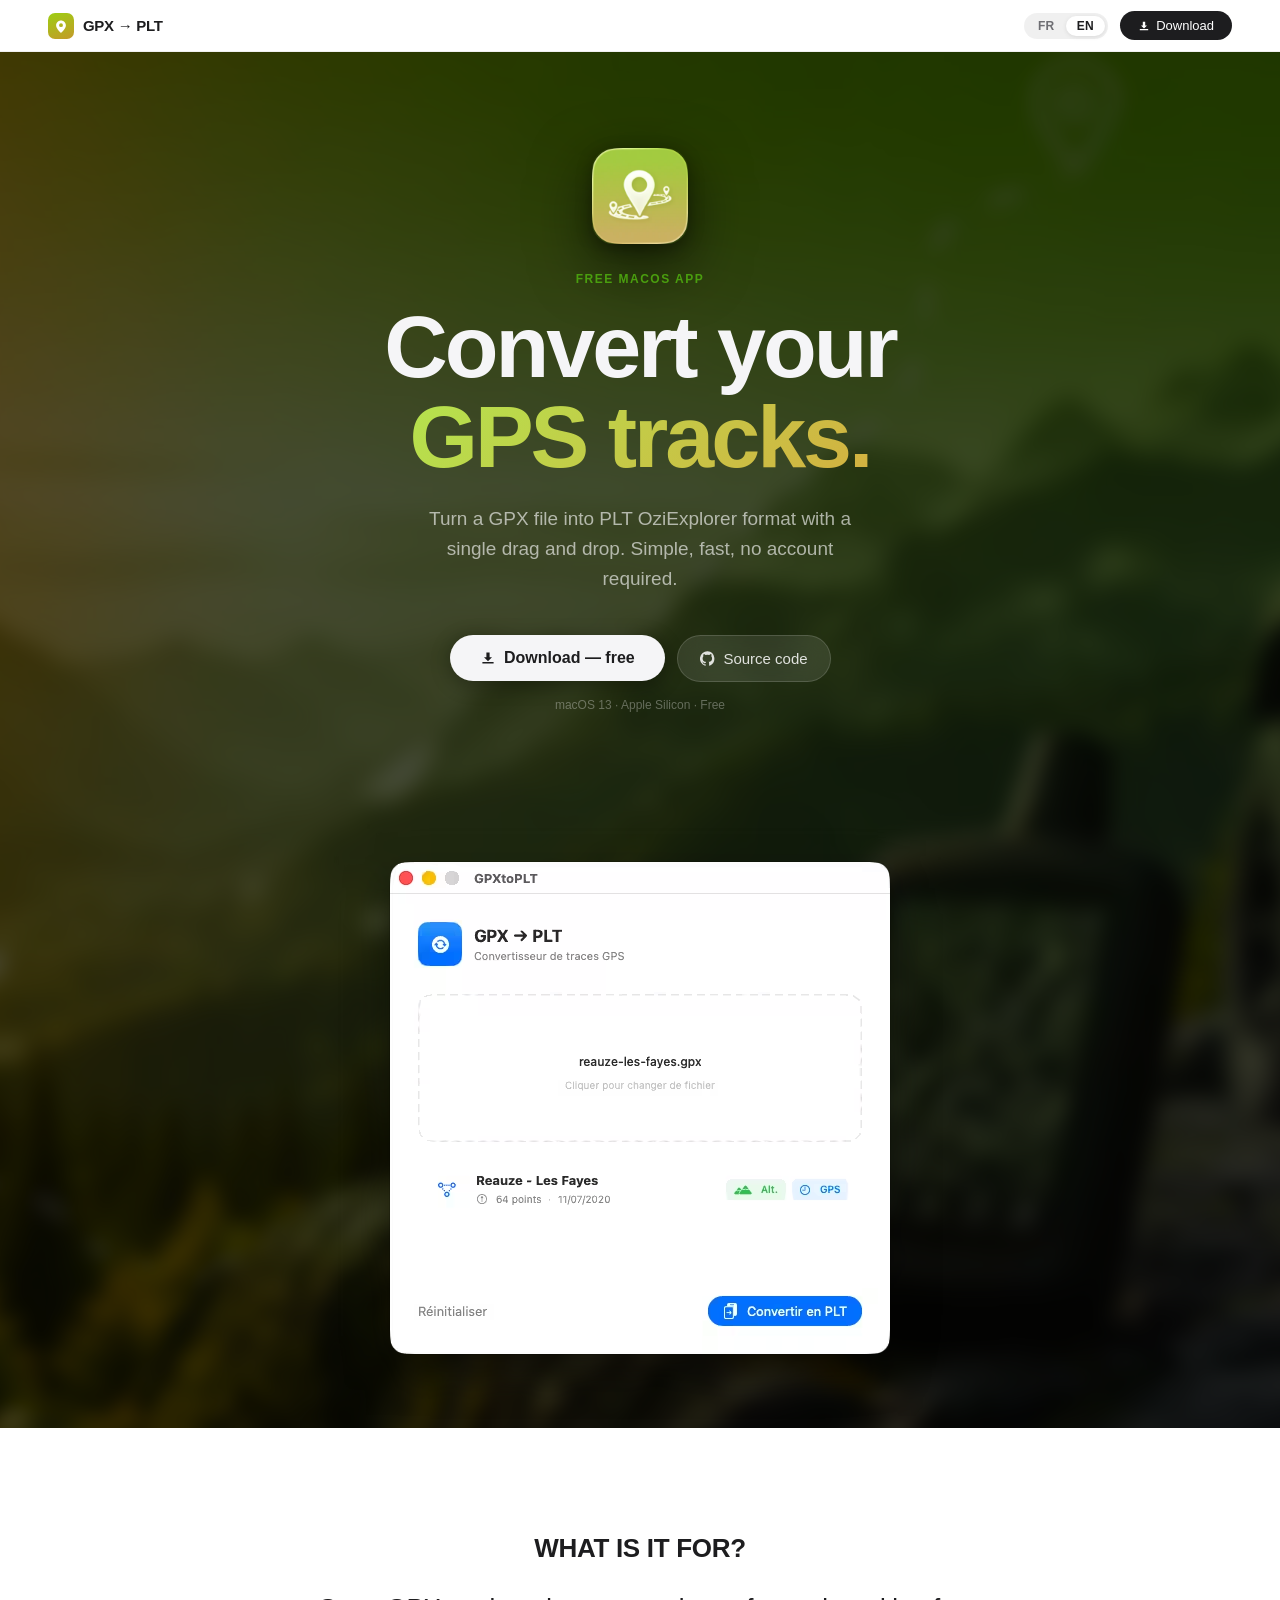
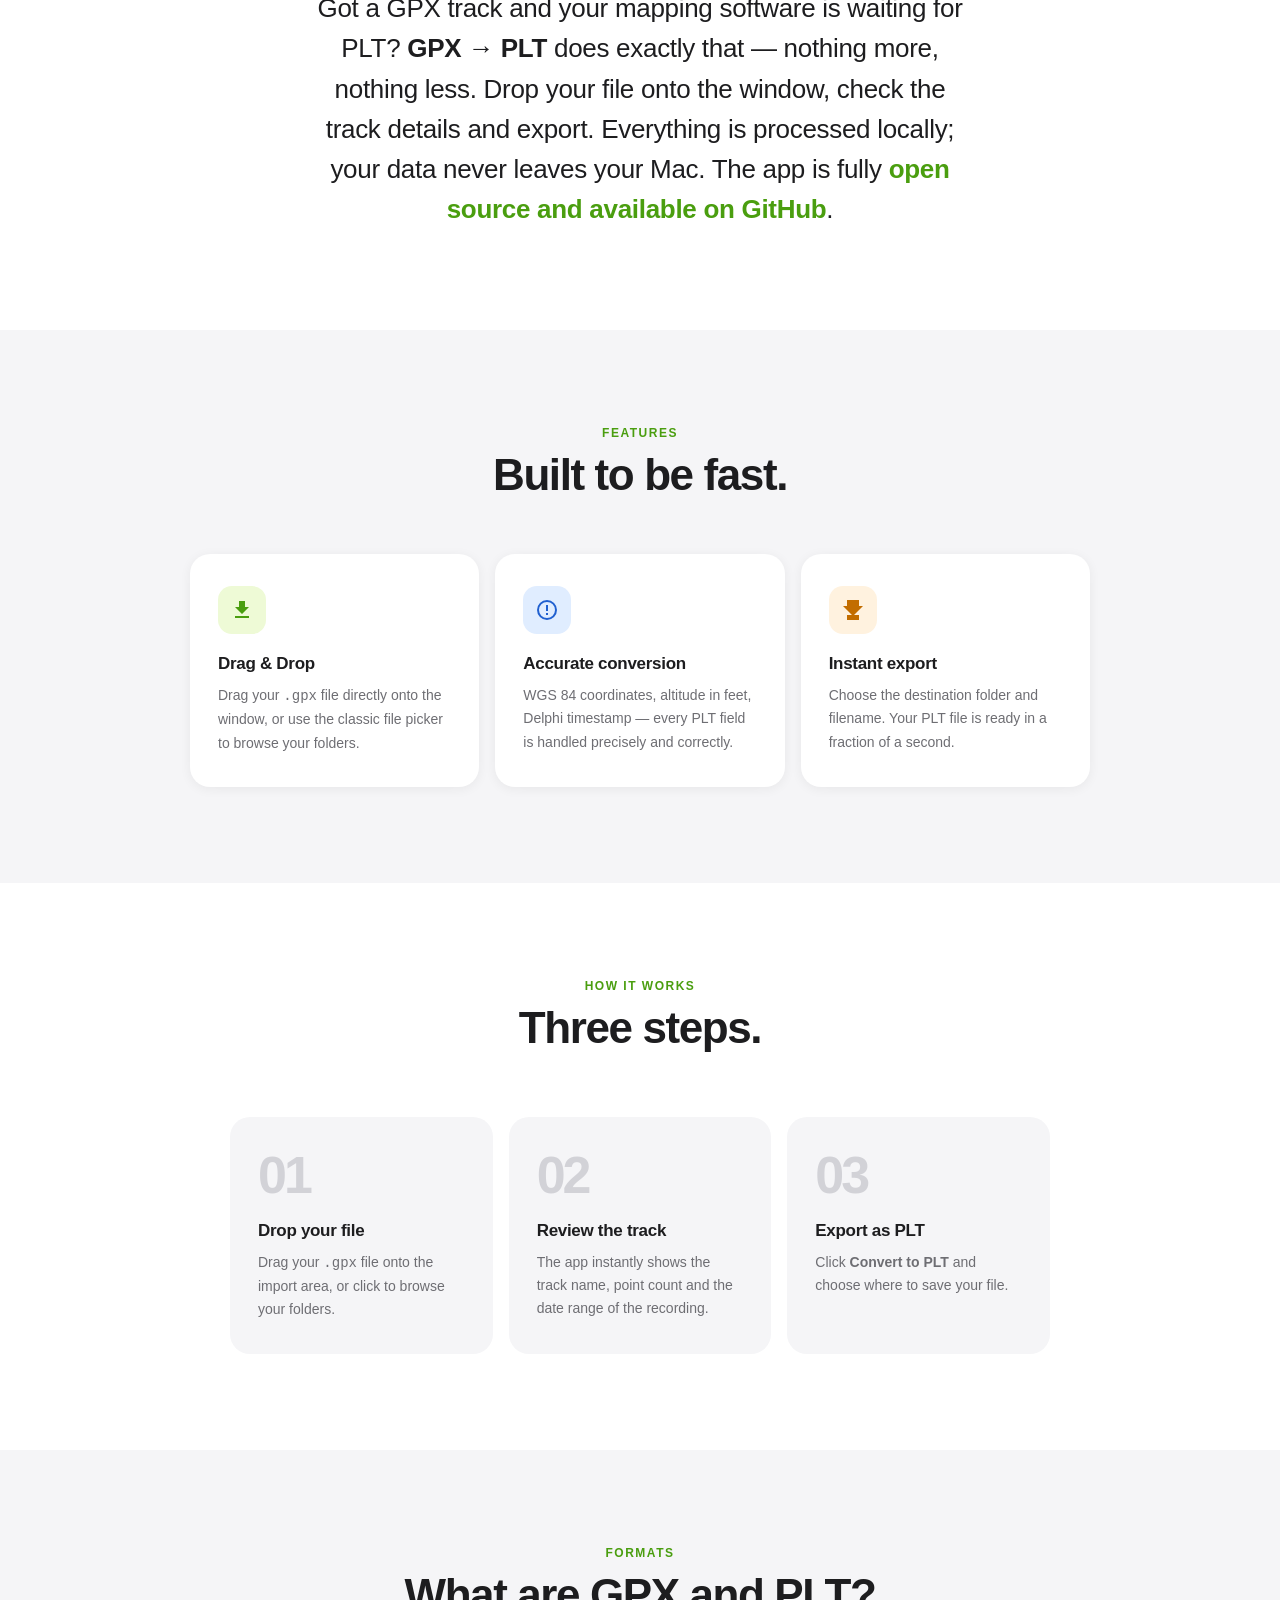
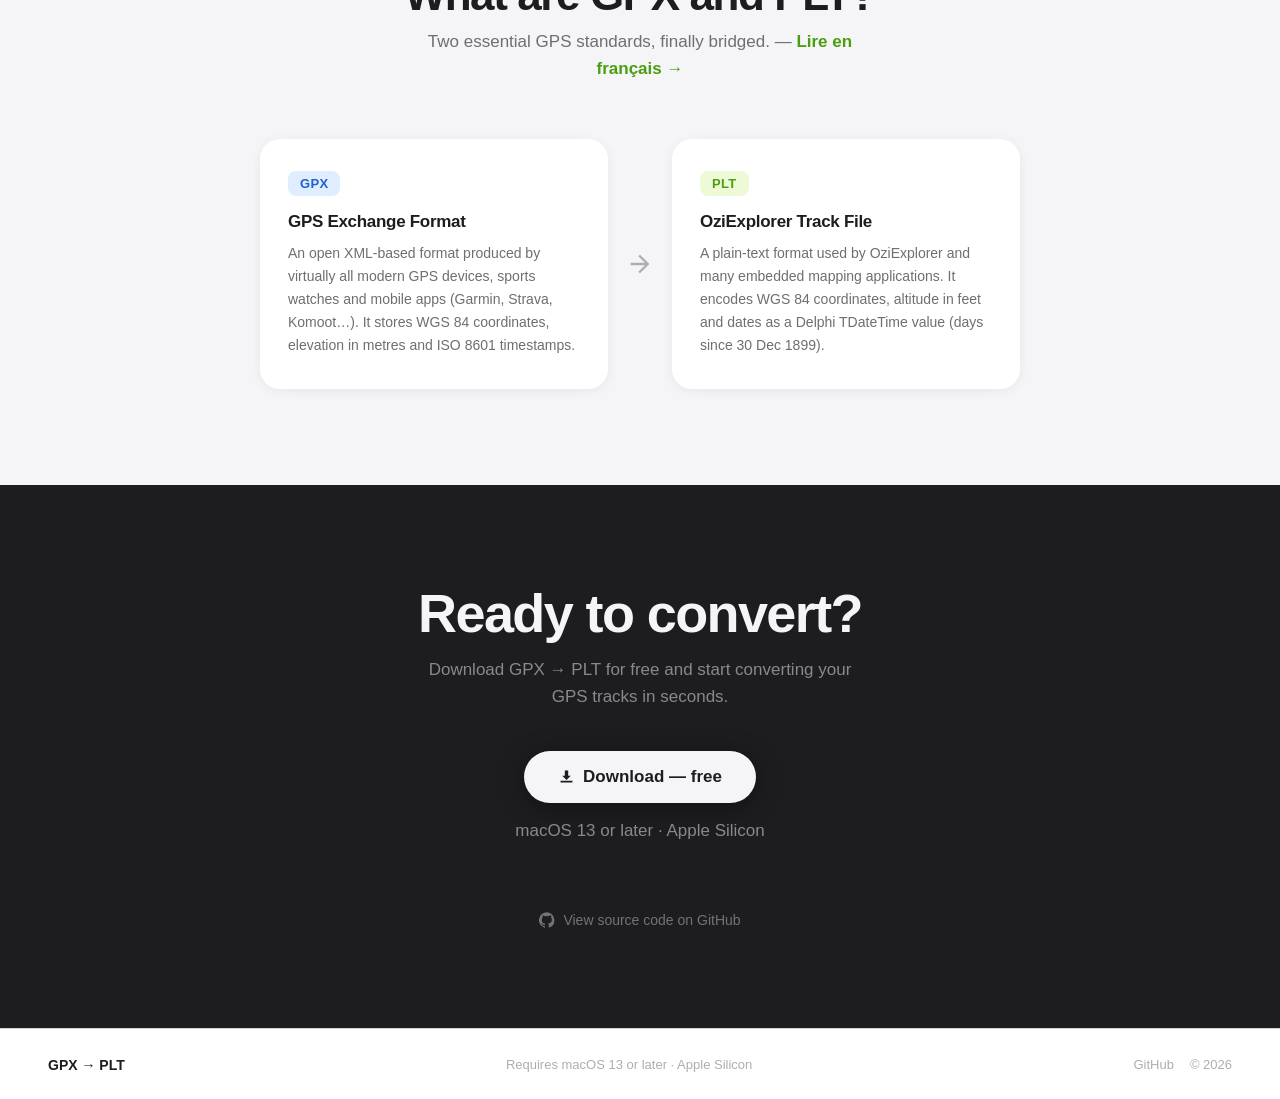
==== commit 19e616f3: "update docs images formats" ====
--- a/docs/en.html
+++ b/docs/en.html
@@ -71,7 +71,11 @@
 <div class="bg-hero">
   <section class="hero">
     <div class="app-icon">
-      <img src="./icon.png" alt="GPX → PLT icon">
+      <picture>
+        <source srcset="./icon.avif" type="image/avif">
+        <source srcset="./icon.webp" type="image/webp">
+        <img src="./icon.png" alt="GPX → PLT icon">
+      </picture>
     </div>
     <p class="hero-eyebrow">Free macOS app</p>
     <h1>Convert your<br><em>GPS tracks.</em></h1>
@@ -90,7 +94,11 @@
   </section>
 
   <div class="hero-visual">
-    <img src="screenshot.png" alt="GPX → PLT app preview">
+    <picture>
+      <source srcset="./screenshot.avif" type="image/avif">
+      <source srcset="./screenshot.webp" type="image/webp">
+      <img src="./screenshot.png" alt="GPX → PLT app preview">
+    </picture>
   </div>
 </div>
 
--- a/docs/style.css
+++ b/docs/style.css
@@ -72,7 +72,12 @@
 .bg-hero::before {
   content: "";
   position: absolute; z-index: 0; inset: -5%;
-  background-image: url(./background.png);
+  background-image: url(./background.avif);
+  background-image: image-set(
+    url(./background.avif) type("image/avif"),
+    url(./background.webp) type("image/webp"),
+    url(./background.png)  type("image/png")
+  );
   background-size: cover; background-position: center;
   filter: blur(10px) brightness(.30) saturate(1.4);
 }
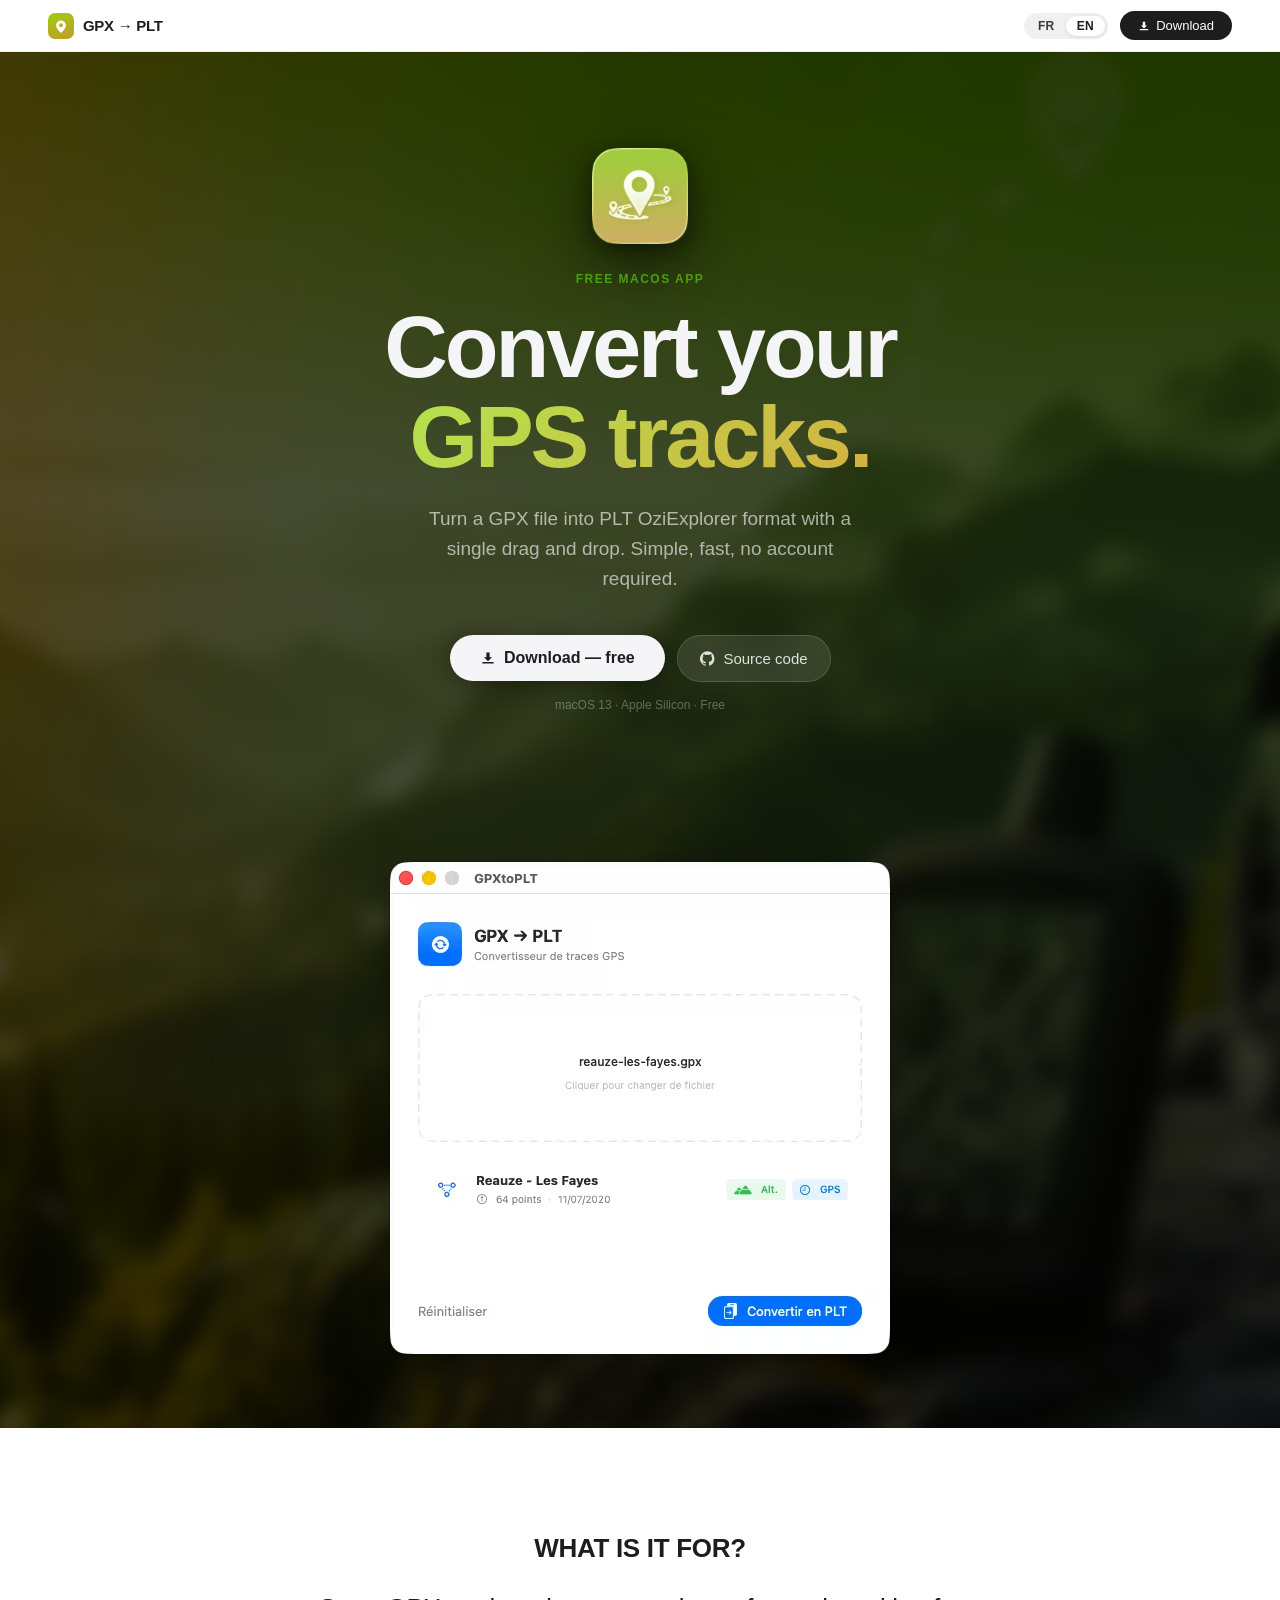
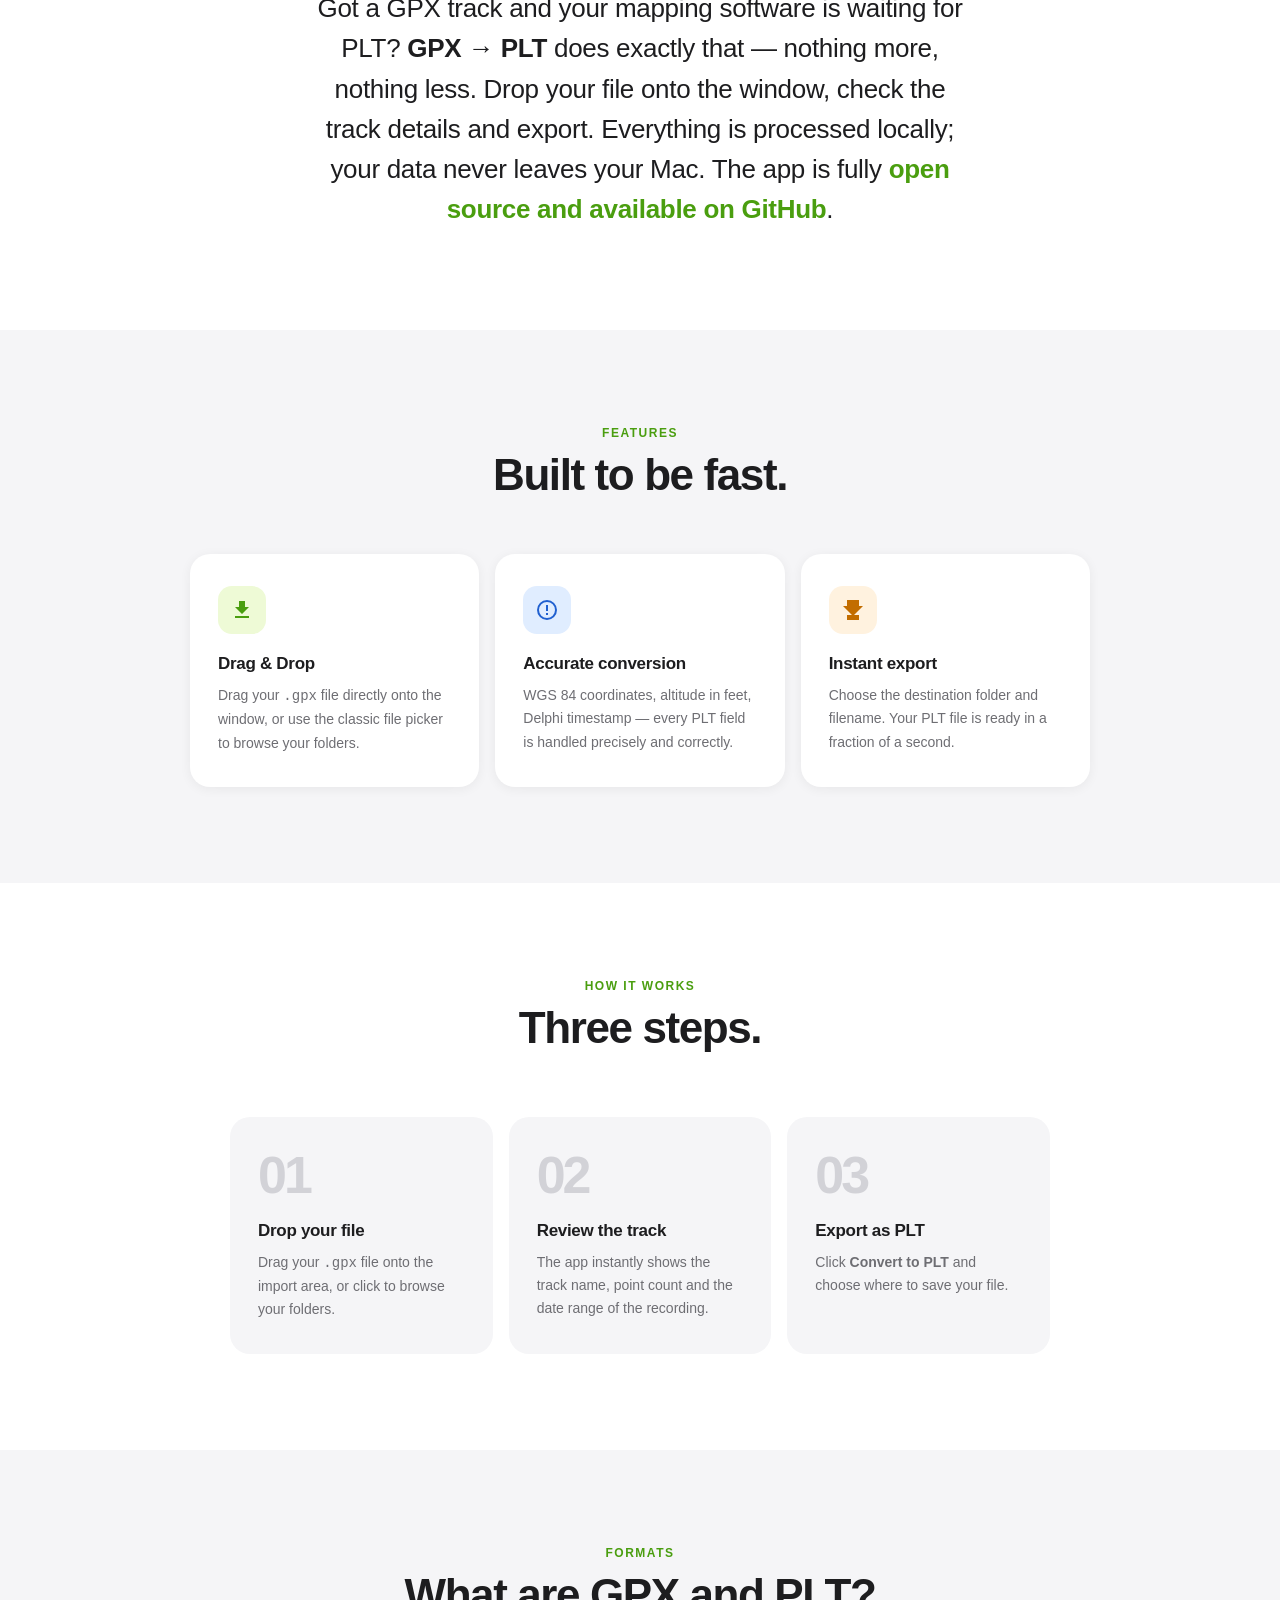
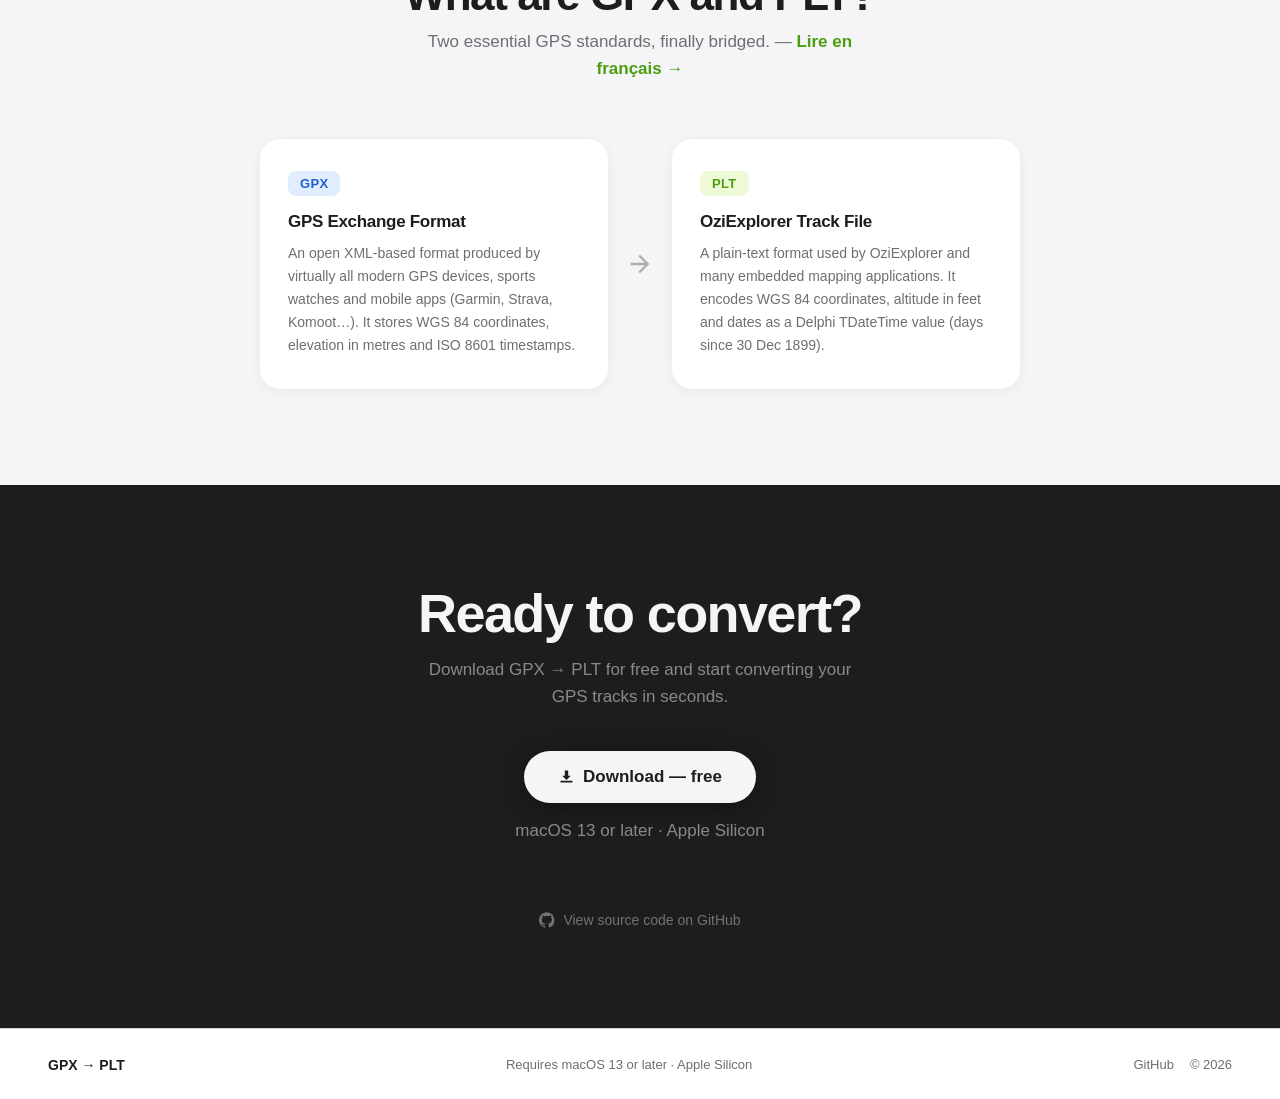
==== commit 023127e8: "update docs accessibility" ====
--- a/docs/en.html
+++ b/docs/en.html
@@ -68,6 +68,8 @@
   </div>
 </nav>
 
+<main>
+
 <div class="bg-hero">
   <section class="hero">
     <div class="app-icon">
@@ -156,17 +158,17 @@
   <div class="steps-grid">
     <div class="step fade-up d1">
       <div class="step-num">01</div>
-      <h4>Drop your file</h4>
+      <h3>Drop your file</h3>
       <p>Drag your <code>.gpx</code> file onto the import area, or click to browse your folders.</p>
     </div>
     <div class="step fade-up d2">
       <div class="step-num">02</div>
-      <h4>Review the track</h4>
+      <h3>Review the track</h3>
       <p>The app instantly shows the track name, point count and the date range of the recording.</p>
     </div>
     <div class="step fade-up d3">
       <div class="step-num">03</div>
-      <h4>Export as PLT</h4>
+      <h3>Export as PLT</h3>
       <p>Click <strong>Convert to PLT</strong> and choose where to save your file.</p>
     </div>
   </div>
@@ -183,7 +185,7 @@
   <div class="formats-grid">
     <div class="format-card fade-up">
       <span class="format-badge badge-gpx">GPX</span>
-      <h4>GPS Exchange Format</h4>
+      <h3>GPS Exchange Format</h3>
       <p>An open XML-based format produced by virtually all modern GPS devices, sports watches and mobile apps (Garmin, Strava, Komoot…). It stores WGS&nbsp;84 coordinates, elevation in metres and ISO&nbsp;8601 timestamps.</p>
     </div>
     <div class="arrow-mid">
@@ -191,7 +193,7 @@
     </div>
     <div class="format-card fade-up d2">
       <span class="format-badge badge-plt">PLT</span>
-      <h4>OziExplorer Track File</h4>
+      <h3>OziExplorer Track File</h3>
       <p>A plain-text format used by OziExplorer and many embedded mapping applications. It encodes WGS&nbsp;84 coordinates, altitude in feet and dates as a Delphi TDateTime value (days since 30&nbsp;Dec&nbsp;1899).</p>
     </div>
   </div>
@@ -211,6 +213,8 @@
   </a>
 </section>
 
+</main>
+
 <footer>
   <span class="brand">GPX → PLT</span>
   <span class="req">Requires macOS&nbsp;13 or later · Apple Silicon</span>
--- a/docs/style.css
+++ b/docs/style.css
@@ -59,7 +59,7 @@
 .lang-switch a {
   padding: 3px 11px; border-radius: 980px;
   font-size: 12px; font-weight: 600; letter-spacing: .4px;
-  text-decoration: none; color: var(--text-2); transition: color .15s;
+  text-decoration: none; color: #3a3a3c; transition: color .15s;
 }
 .lang-switch a.active { background: var(--bg); color: var(--text); box-shadow: 0 1px 4px rgba(0,0,0,.10); }
 .lang-switch a:not(.active):hover { color: var(--text); }
@@ -222,7 +222,7 @@
   font-size: 52px; font-weight: 700; letter-spacing: -3px;
   color: var(--sep); line-height: 1; margin-bottom: 20px;
 }
-.step h4 { font-size: 17px; font-weight: 600; margin-bottom: 10px; letter-spacing: -.3px; }
+.step h3 { font-size: 17px; font-weight: 600; margin-bottom: 10px; letter-spacing: -.3px; }
 .step p  { font-size: 14px; color: var(--text-2); line-height: 1.65; }
 
 /* ── FORMATS ── */
@@ -245,7 +245,7 @@
 }
 .badge-gpx { background: #e0edff; color: #2060d0; }
 .badge-plt { background: #eefad6; color: #4a9e0f; }
-.format-card h4 { font-size: 17px; font-weight: 600; margin-bottom: 10px; letter-spacing: -.3px; }
+.format-card h3 { font-size: 17px; font-weight: 600; margin-bottom: 10px; letter-spacing: -.3px; }
 .format-card p  { font-size: 14px; color: var(--text-2); line-height: 1.65; }
 .arrow-mid { display: flex; align-items: center; justify-content: center; }
 .arrow-mid svg { width: 28px; height: 28px; fill: var(--text-3); }
@@ -291,8 +291,8 @@
   display: flex; align-items: center; justify-content: space-between;
 }
 footer .brand { font-size: 14px; font-weight: 600; color: var(--text); }
-footer .req   { font-size: 13px; color: var(--text-3); }
-footer .copy  { font-size: 13px; color: var(--text-3); display: flex; align-items: center; gap: 16px; }
+footer .req   { font-size: 13px; color: var(--text-2); }
+footer .copy  { font-size: 13px; color: var(--text-2); display: flex; align-items: center; gap: 16px; }
 footer a { color: inherit; text-decoration: none; transition: color .15s; }
 footer a:hover { color: var(--text); }
 
